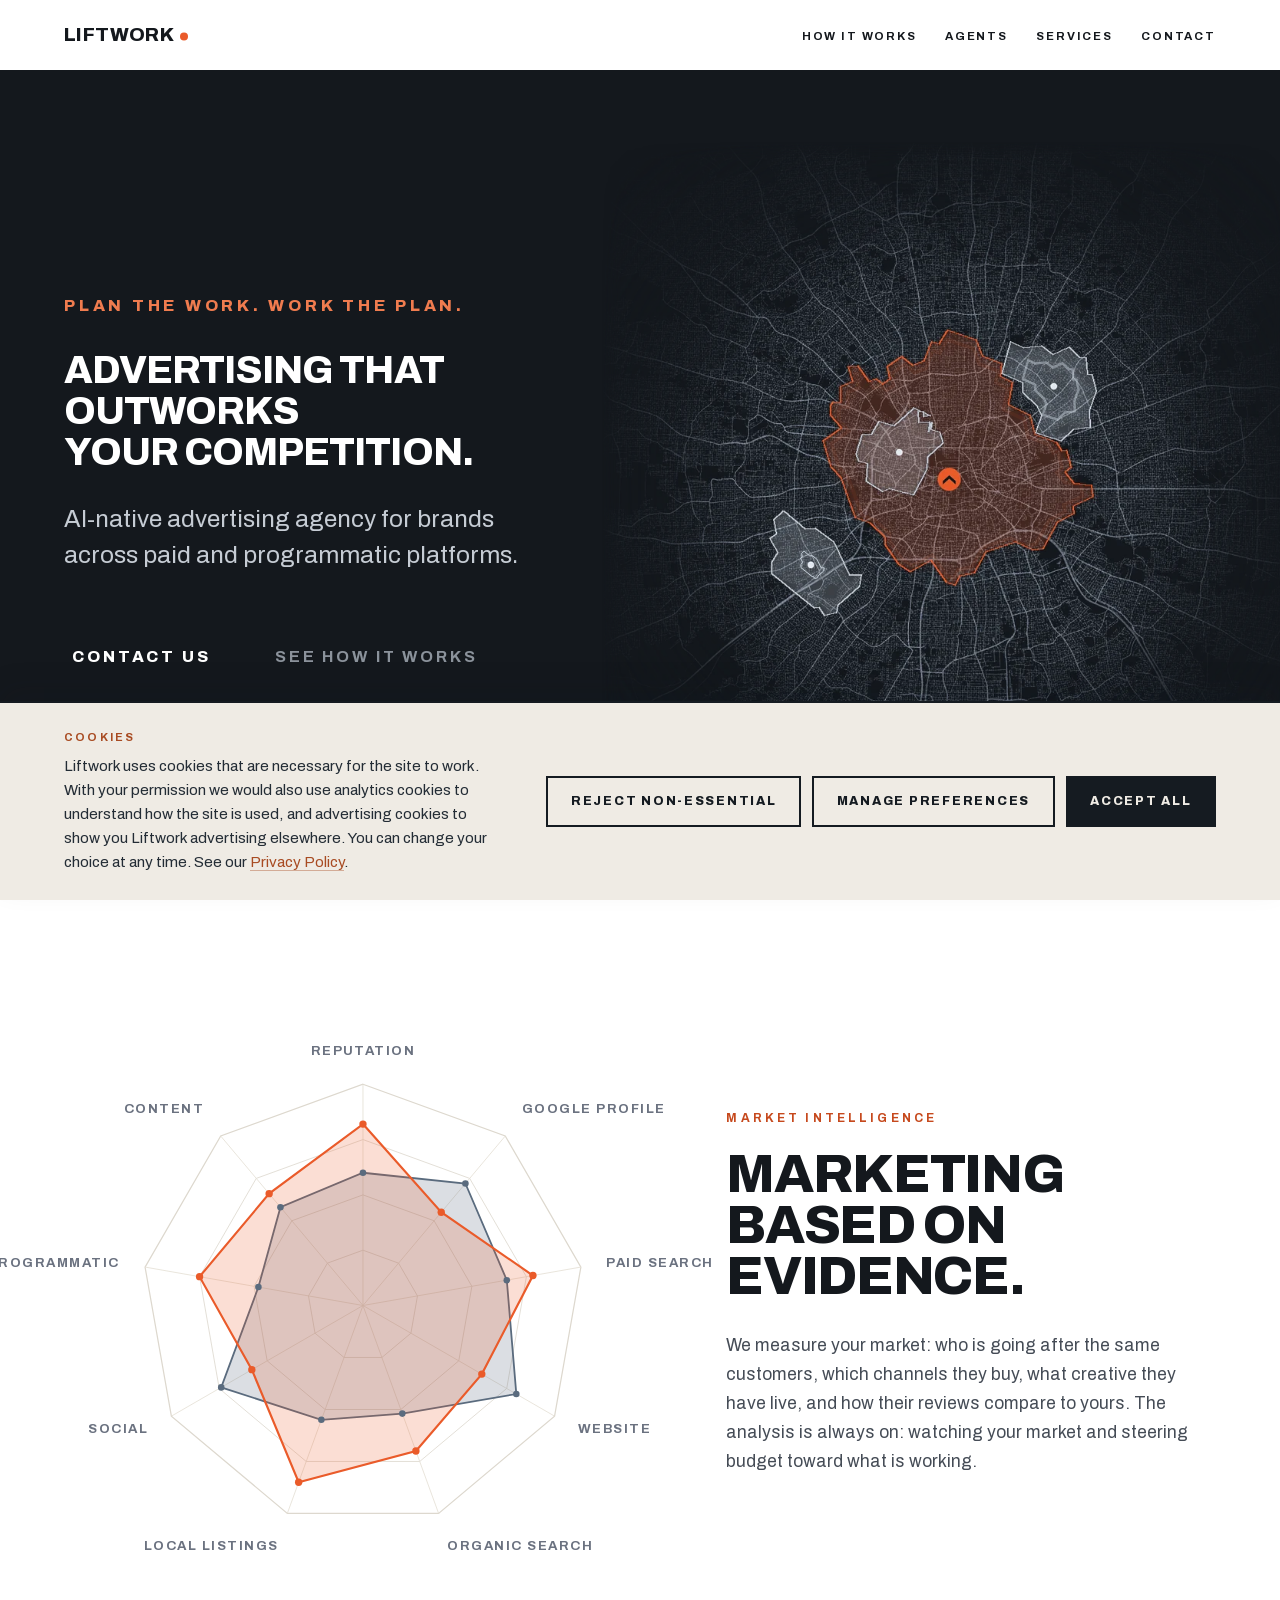
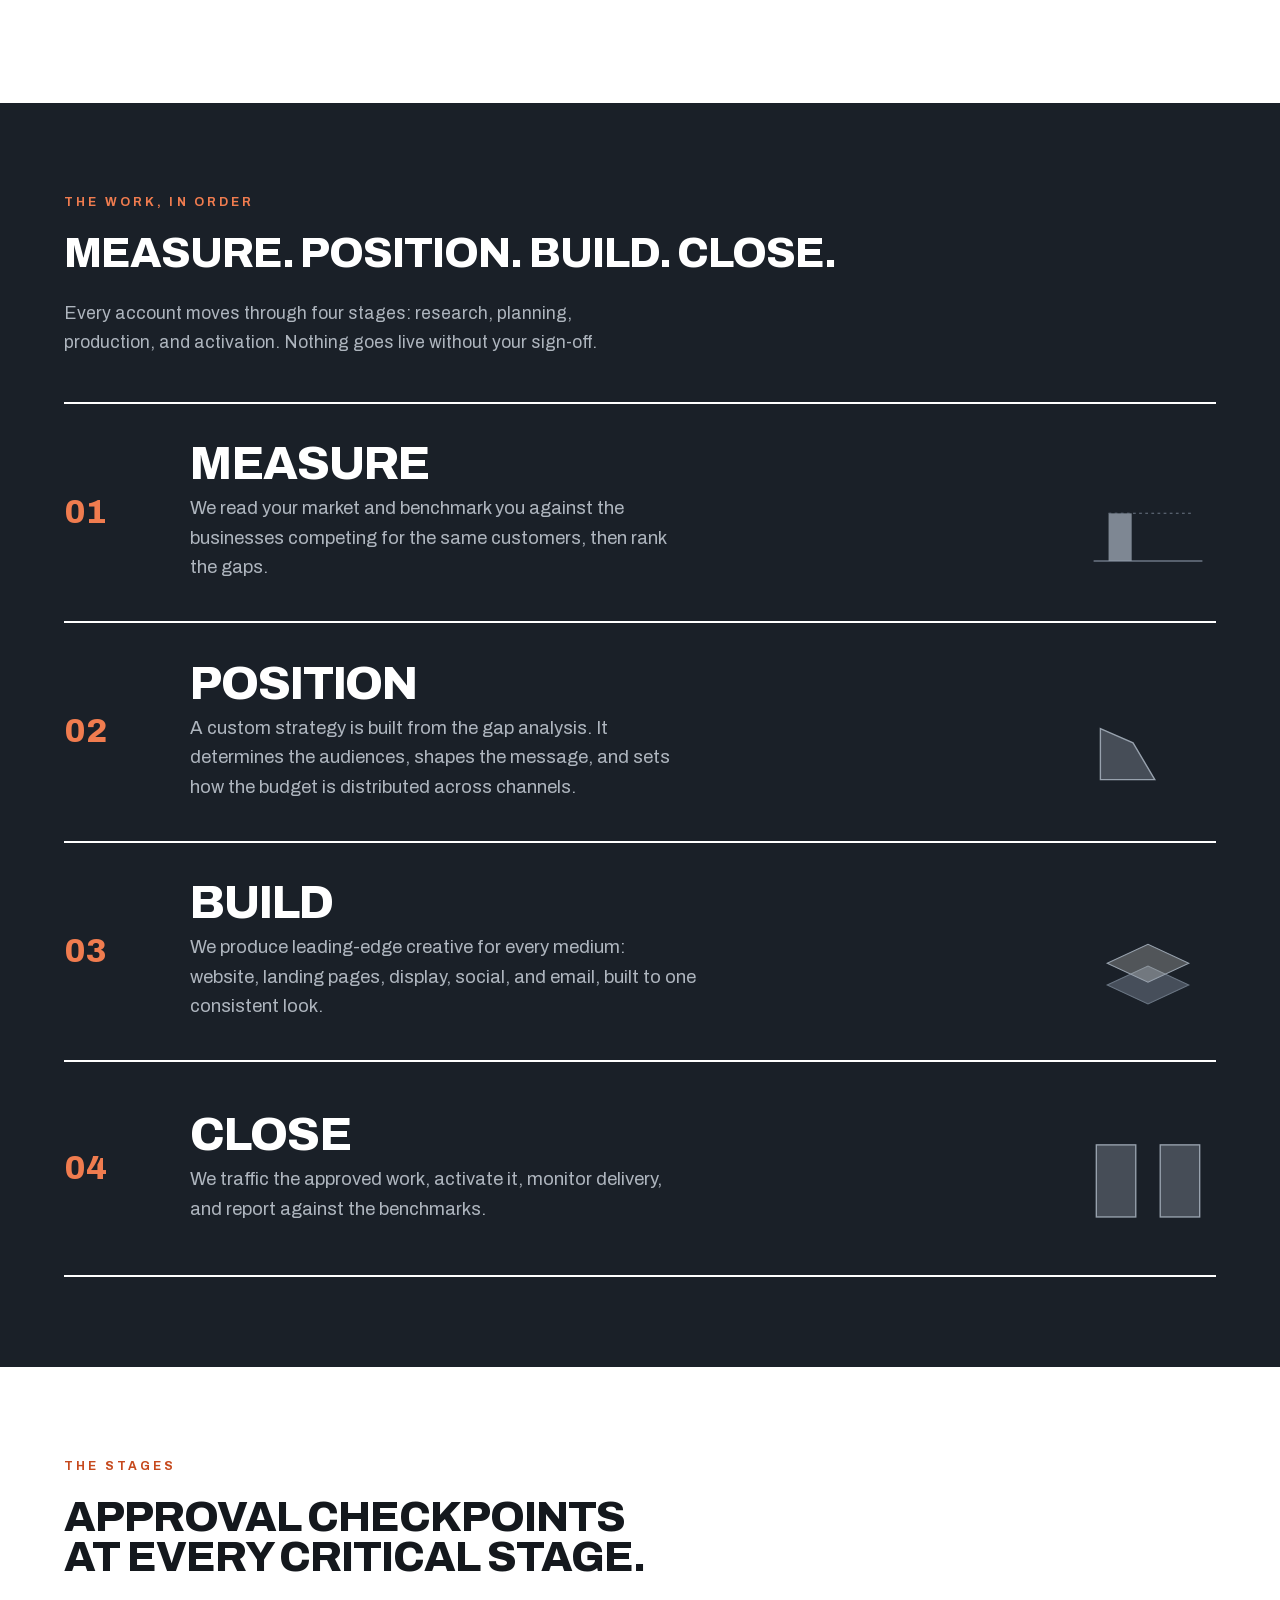
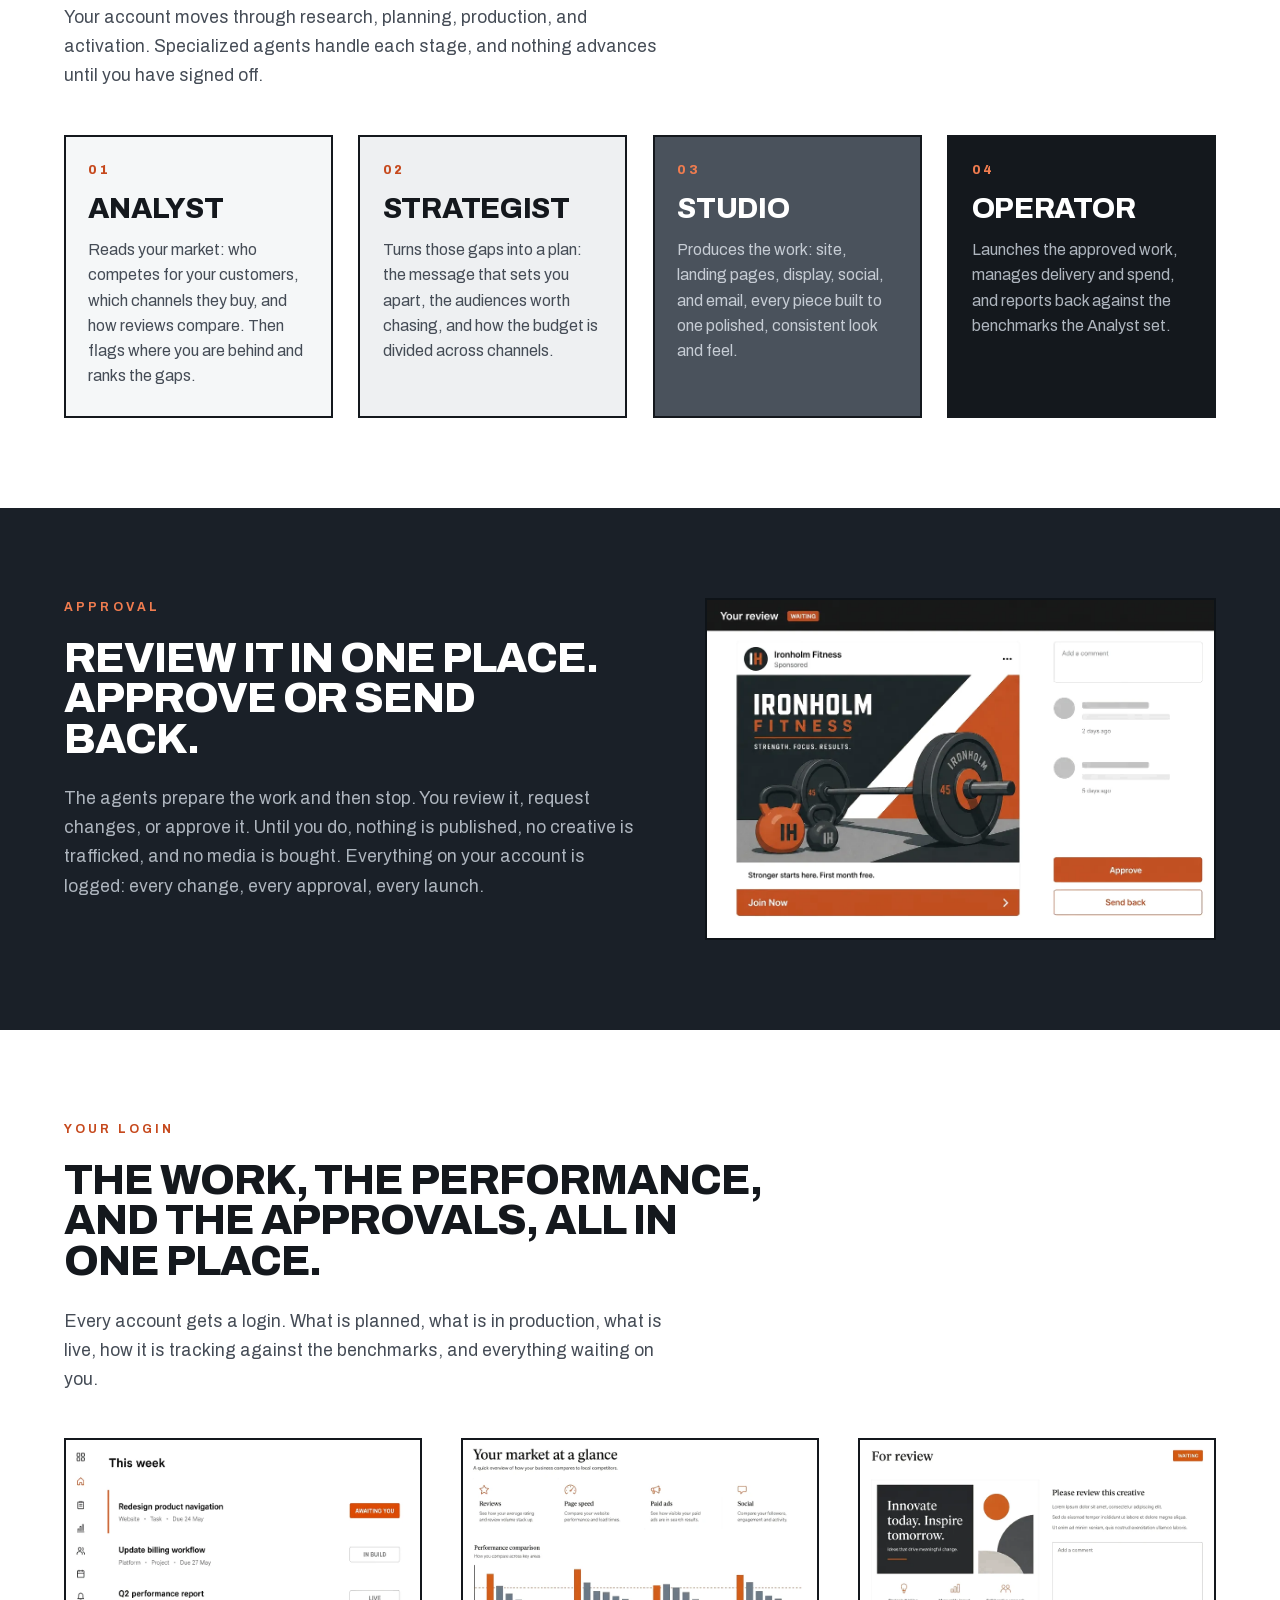
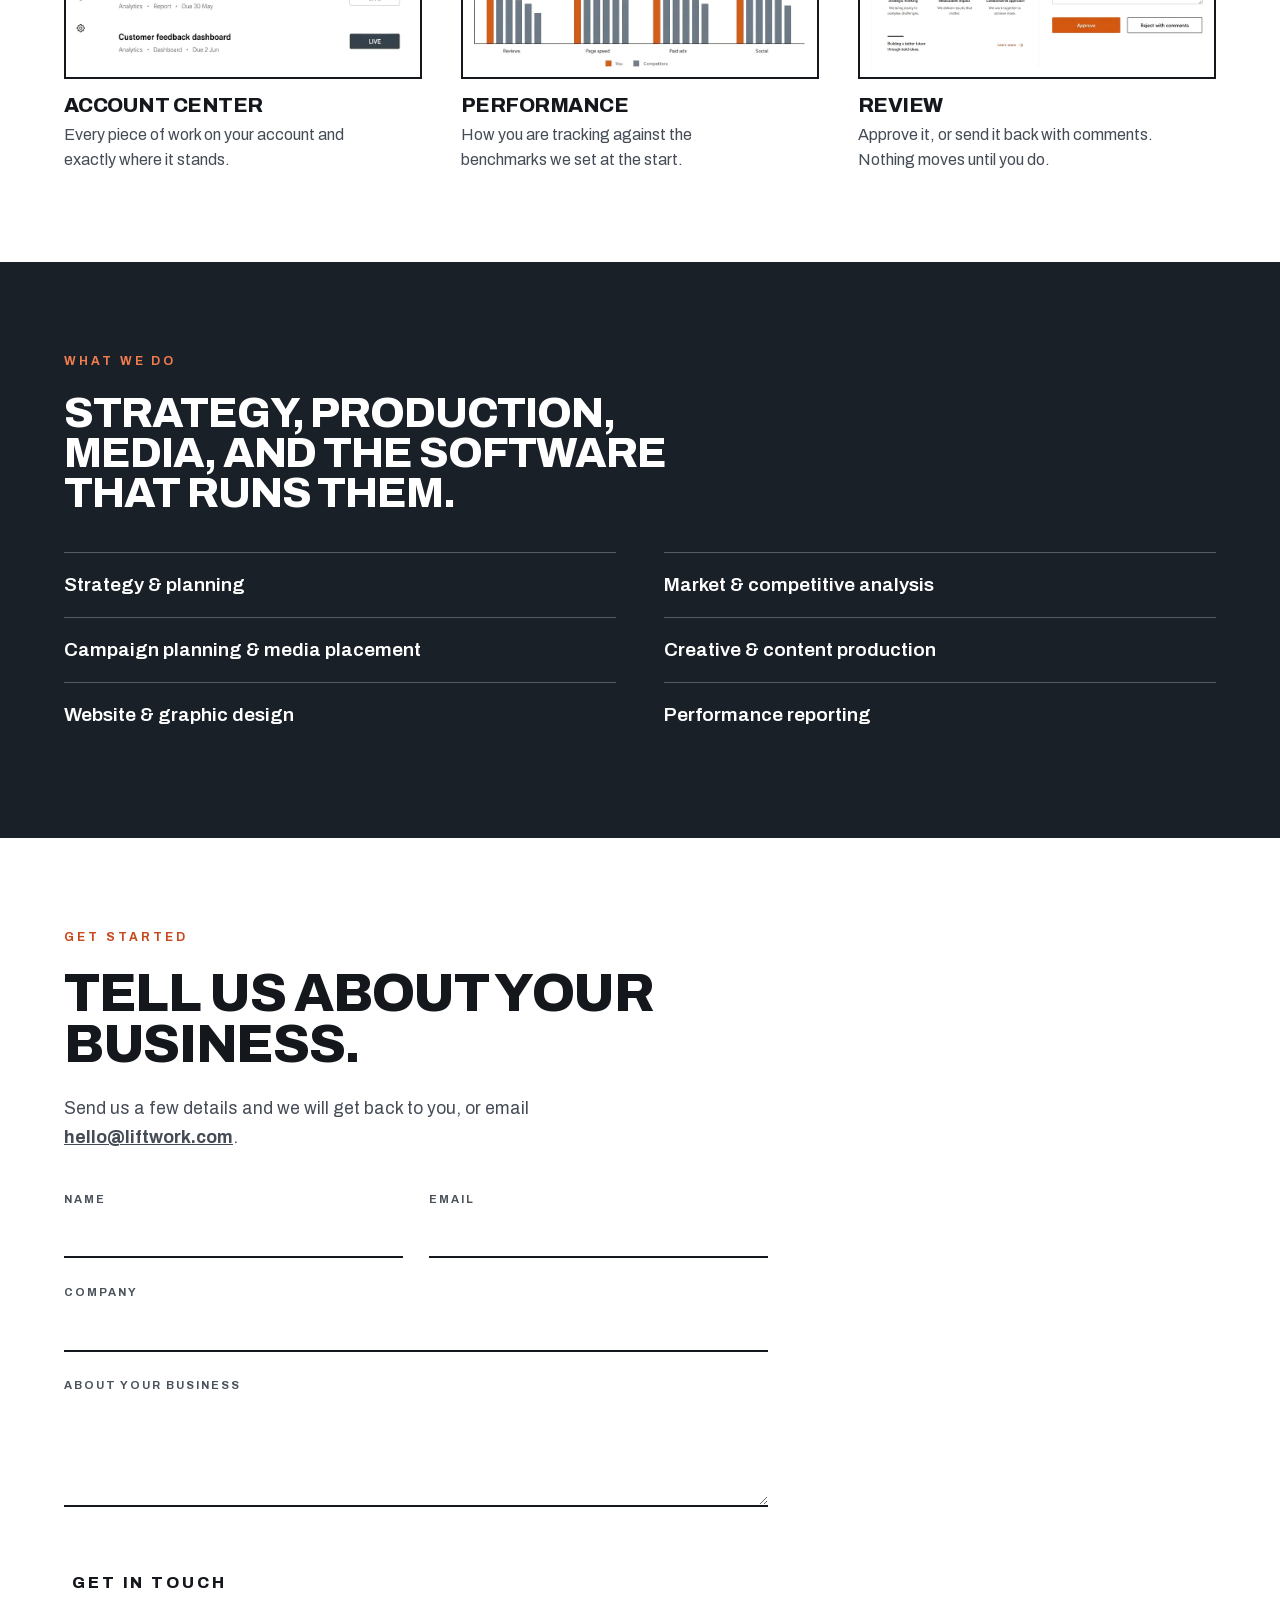
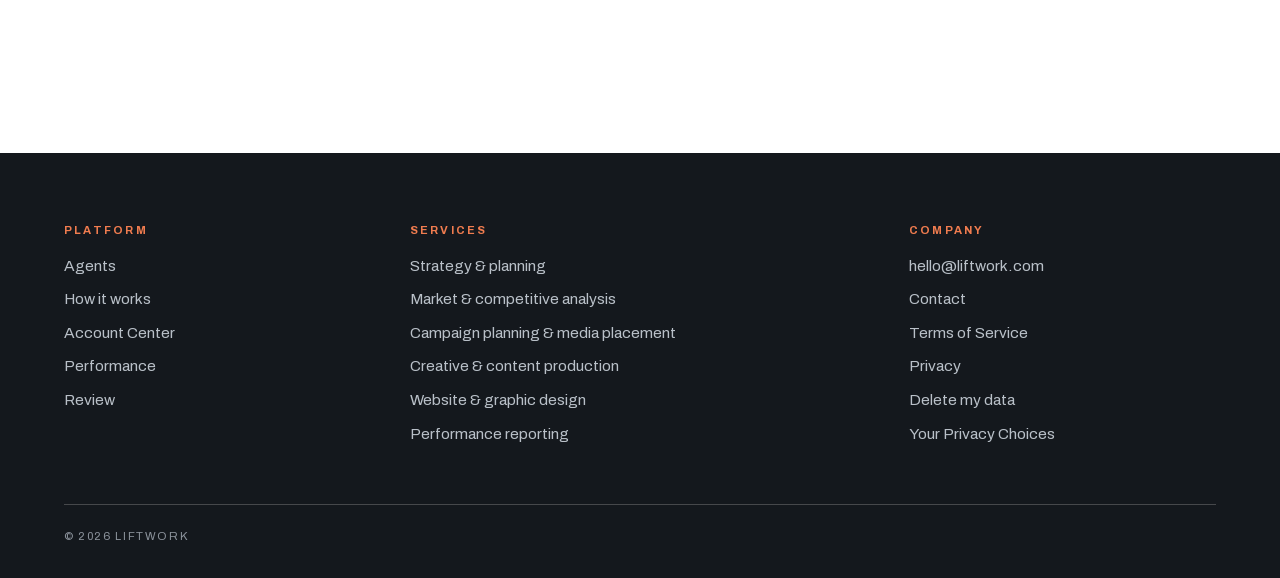
==== index.html @ 4b4c3059 "Liftwork refresh preview Co-Authored-By: Claude Fable 5 <noreply@anthropic.com>" ====
<!DOCTYPE html>
<html lang="en"><head><meta charset="utf-8">

<meta name="viewport" content="width=device-width, initial-scale=1">
<title>Liftwork: Advertising that outworks your competition</title>
<meta name="description" content="Competitive analysis, positioning, creative production, and media placement, run as one system and stopped at your approval.">
<meta property="og:type" content="website">
<meta property="og:title" content="Liftwork: Advertising that outworks your competition">
<meta property="og:description" content="Competitive analysis, positioning, creative production, and media placement, run as one system and stopped at your approval.">
<meta name="twitter:card" content="summary_large_image">
<meta name="theme-color" content="#FFFFFF">
<link rel="icon" href="data:image/svg+xml,%3Csvg xmlns='http://www.w3.org/2000/svg' viewBox='0 0 32 32'%3E%3Ccircle cx='16' cy='16' r='10' fill='%23EA5B2A'/%3E%3Cpolygon points='16,12.5 21.5,17.5 21.5,20.3 16,15.3 10.5,20.3 10.5,17.5' fill='%2314181D'/%3E%3C/svg%3E">
<style>
@font-face{font-family:'Archivo';font-style:normal;font-weight:400 800;font-display:swap;src:url(fonts/archivo-var.woff2) format('woff2');unicode-range:U+0000-00FF,U+0131,U+0152-0153,U+02BB-02BC,U+02C6,U+02DA,U+02DC,U+2000-206F,U+2074,U+20AC,U+2122,U+2191,U+2193,U+2212,U+2215,U+FEFF,U+FFFD}
</style>
<style>
/* ============================================================
   LIFTWORK
   visual direction: precisionist industrial plate.
   hard-edged overlapping planes, flat and unmodulated,
   one raking light source, no soft edges.
   ============================================================ */

:root{
  --chalk:#FFFFFF;
  --chalk-2:#EEF0F2;
  --chalk-3:#DCE0E4;
  --slate:#1A2028;
  --slate-deep:#14181D;
  --slate-mid:#4A525C;
  --rust:#C6491D;
  --rust-light:#F07C4F;
  --shadow:rgba(20,24,29,.20);

  --display:'Archivo','Helvetica Neue',Helvetica,Arial,sans-serif;
  --gutter:clamp(1.25rem,5vw,4.5rem);
  --head-h:4.5rem;
}

*,*::before,*::after{box-sizing:border-box}
html{-webkit-text-size-adjust:100%;scroll-behavior:smooth}

body{
  margin:0;
  background:var(--chalk);
  color:var(--slate-deep);
  font-family:var(--display);
  font-size:clamp(1rem,.96rem + .18vw,1.1rem);
  line-height:1.6;
  -webkit-font-smoothing:antialiased;
  overflow-x:hidden;
}

.wrap{max-width:1280px;margin:0 auto;padding-inline:var(--gutter)}

/* ---------- type ---------- */

h1,h2,h3{margin:0;font-weight:800;line-height:.95;letter-spacing:-.025em;text-transform:uppercase}
.display-xl{font-size:clamp(1.9rem,.45rem + 2.45vw,2.8rem);line-height:1.07}
.display-l {font-size:clamp(1.9rem,1.05rem + 2.9vw,3.7rem)}
.display-m {font-size:clamp(1.55rem,1.05rem + 2vw,2.7rem)}

.kicker{
  display:block;
  font-size:clamp(.7rem,.66rem + .12vw,.78rem);
  font-weight:700;letter-spacing:.26em;text-transform:uppercase;
  color:var(--rust);
}
.hero .kicker{
  font-size:clamp(.88rem,.78rem + .3vw,1.1rem);
  font-weight:800;letter-spacing:.23em;
  margin-bottom:1.9rem;
}
.lede{font-size:clamp(1.15rem,1.02rem + .62vw,1.6rem);line-height:1.45;max-width:36ch}
.body{max-width:60ch;color:#454C56;line-height:1.65}

/* ---------- masthead ---------- */

.masthead{
  position:sticky;top:0;z-index:50;
  background:var(--chalk);
  border-bottom:2px solid var(--slate-deep);
  height:var(--head-h);
  display:flex;align-items:center;
}
.masthead .wrap{display:flex;align-items:center;justify-content:space-between;gap:1.5rem;width:100%}
.wordmark{font-weight:800;font-size:1.2rem;letter-spacing:.02em;text-transform:uppercase;text-decoration:none;color:var(--slate-deep);display:inline-flex;align-items:baseline}
.wordmark::after{content:"";width:.42em;height:.42em;border-radius:50%;background:#EA5B2A;margin-left:.3em;transform:translateY(-.02em)}
.masthead nav ul{display:flex;gap:clamp(.9rem,2.2vw,2.1rem);list-style:none;margin:0;padding:0}
.masthead nav a{
  font-size:.72rem;font-weight:700;letter-spacing:.16em;text-transform:uppercase;
  color:var(--slate-deep);text-decoration:none;
  border-bottom:2px solid transparent;padding-bottom:2px;
}
.masthead nav a:hover,.masthead nav a:focus-visible{border-bottom-color:var(--rust);color:var(--rust)}
.nav-check{position:absolute;width:1px;height:1px;margin:-1px;padding:0;overflow:hidden;clip:rect(0 0 0 0);clip-path:inset(50%);white-space:nowrap;border:0}
.nav-check:focus-visible ~ .nav-toggle{outline:2px solid var(--rust);outline-offset:4px}
.nav-toggle{
  display:none;
  background:none;border:0;cursor:pointer;padding:.55rem .35rem;
  margin-right:-.35rem;
}
.nav-toggle span{
  display:block;width:24px;height:2.5px;background:var(--slate-deep);
  margin:5px 0;transition:transform .18s ease, opacity .18s ease;
}
.nav-check:checked ~ .nav-toggle span:nth-child(1){transform:translateY(7.5px) rotate(45deg)}
.nav-check:checked ~ .nav-toggle span:nth-child(2){opacity:0}
.nav-check:checked ~ .nav-toggle span:nth-child(3){transform:translateY(-7.5px) rotate(-45deg)}

@media (max-width:680px){
  .nav-toggle{display:block}
  .masthead nav{
    position:absolute;top:var(--head-h);left:0;right:0;
    background:var(--chalk);border-bottom:2px solid var(--slate-deep);
    display:none;
  }
  .nav-check:checked ~ nav{display:block}
  .masthead nav ul{
    flex-direction:column;gap:0;
    padding:0 var(--gutter);
  }
  .masthead nav li{border-top:1px solid var(--chalk-3)}
  .masthead nav a{
    display:block;padding:1.05rem 0;border-bottom:0;font-size:.8rem;
  }
}

/* ---------- sections ---------- */

.poster{padding-block:clamp(4rem,10vh,8rem)}
.poster--tight{padding-block:clamp(3rem,6vh,5rem)}
section[id]{scroll-margin-top:var(--head-h)}
.panel-dark{background:var(--slate);color:var(--chalk)}
.panel-dark .body{color:#AEB5BE}
.panel-dark .kicker{color:var(--rust-light)}

/* ---------- hero: fills the screen, and nothing below it shows ---------- */

.hero{
  max-width:1400px;
  min-height:calc(100svh - var(--head-h));
  display:grid;align-content:center;
  gap:clamp(2rem,4vw,2.4rem) clamp(2rem,4vw,4rem);
  grid-template-columns:1fr;
  grid-template-areas:"copy" "plate" "act";
  padding-block:clamp(2rem,4vh,3.5rem);
}
.hero-copy{grid-area:copy;position:relative;z-index:2}
.hero > .plate{grid-area:plate;align-self:center}
.hero > .actions{grid-area:act;margin-top:0;position:relative;z-index:2}
@media (min-width:940px){
  .hero{grid-template-columns:1.02fr .98fr;grid-template-areas:"copy plate" "act plate";align-content:center}
  .hero-copy{align-self:end}
  .hero > .actions{align-self:start}
}
.hero h1{margin-block:0 1.8rem;max-width:15ch}
@media (min-width:940px){.hero h1{max-width:none}}
.br-lg{display:none}
@media (min-width:940px){.br-lg{display:block}}

/* ---------- buttons: a printed slab and a marked link. no outlined boxes. ---------- */

.actions{display:flex;flex-wrap:wrap;align-items:center;gap:clamp(1.6rem,4vw,3rem);margin-top:clamp(2rem,4vw,2.8rem)}

/* actions: no boxes. a ring is drawn around the label on hover. */
.act{
  position:relative;z-index:0;display:inline-block;
  font:inherit;font-weight:800;font-size:1rem;letter-spacing:.18em;text-transform:uppercase;
  color:var(--slate-deep);background:none;border:0;cursor:pointer;text-decoration:none;
  padding:.55rem .5rem;
}
.act{transition:color .16s ease}
.act:hover,.act:focus-visible{color:var(--rust)}
.act--quiet{color:var(--slate-mid);font-weight:700}
.act--quiet:hover,.act--quiet:focus-visible{color:var(--rust)}
.panel-dark .act{color:var(--chalk)}
.panel-dark .act:hover,.panel-dark .act:focus-visible{color:var(--rust-light)}

/* ---------- plates ---------- */

.plate{width:100%;display:flex;justify-content:center}
.plate svg,.plate img{display:block;width:100%;height:auto}
.hero .plate img{max-height:min(88svh,900px);width:auto;max-width:100%}
.map-wrap{position:relative;width:100%}
.map-wrap img{display:block;width:100%;height:auto;max-height:none}
@media (min-width:940px){.hero .plate .map-wrap{width:148%;max-width:none;margin:-14% -14% -14% -14%}.hero .plate .map-wrap img{width:100%;max-width:100%;height:auto;max-height:none;margin:0}}
.map-anim{position:absolute;inset:0;width:100%;height:100%}
.tp{filter:drop-shadow(0 0 9px currentColor);color:inherit}
g > .tp[stroke="#EA5B2A"]{color:rgba(234,91,42,.95)}
g > .tp[stroke="#D2DCE6"]{color:rgba(210,220,230,.85)}
@media (prefers-reduced-motion:reduce){.map-anim{display:none}}
.hero-bleed{overflow:clip;background:var(--slate-deep);color:var(--chalk)}
.hero-bleed .kicker{color:var(--rust-light)}
.hero-bleed .lede{color:#C6CCD4}
.hero-bleed .act{color:var(--chalk)}
.hero-bleed .act:hover,.hero-bleed .act:focus-visible{color:var(--rust-light)}
.hero-bleed .act--quiet{color:#8B929B}
.hero-bleed .act--quiet:hover,.hero-bleed .act--quiet:focus-visible{color:var(--rust-light)}
.raking{transform-origin:20% 88%;animation:rake 36s ease-in-out infinite alternate}
@keyframes rake{
  from{transform:skewX(-2deg) scaleX(1)}
  to  {transform:skewX(-13deg) scaleX(1.16)}
}

/* ---------- split ---------- */

.split{display:grid;gap:clamp(2.4rem,5vw,4.5rem);grid-template-columns:1fr;align-items:center}
@media (min-width:940px){.split{grid-template-columns:1.1fr .9fr}}
.split .plate img{max-width:34rem;margin-inline:auto}
.radar-wrap{position:relative;max-width:46rem;margin-inline:auto}
@media (min-width:940px){.split .plate .radar-wrap{width:126%;max-width:none;margin:0 -13%}}
.radar-key{
  position:absolute;top:-.4rem;right:0;
  display:flex;flex-direction:column;gap:.3rem;
}
.radar-key span{
  display:flex;align-items:center;gap:.45rem;
  font-size:.66rem;font-weight:700;letter-spacing:.14em;text-transform:uppercase;color:var(--slate-mid);
}
.radar-key i{width:.62rem;height:.62rem;display:inline-block}
.radar-svg{width:100%;height:auto;display:block}
.rd-poly{transform-box:fill-box;transform-origin:center;animation:rdgrow .9s cubic-bezier(.2,.7,.3,1) backwards}
.rd-comp{animation-delay:.15s}
@keyframes rdgrow{from{transform:scale(.55);opacity:0}}
.rd-ax .rd-hl{opacity:0;transition:opacity .18s ease}
.rd-ax:hover .rd-hl{opacity:1}

@media (min-width:940px){.split--flip > div:first-child{order:2}.split--flip .plate{order:1}}

/* ---------- steps ---------- */

.steps{list-style:none;margin:2.8rem 0 0;padding:0;border-top:2px solid currentColor}
.steps > li{border-bottom:2px solid currentColor}
.step{
  display:grid;gap:.7rem 2rem;grid-template-columns:1fr;
  padding-block:clamp(1.6rem,3.4vw,2.4rem);align-items:center;
}
@media (min-width:820px){.step{grid-template-columns:5.5rem minmax(0,1fr) 8.5rem;gap:2.4rem}}
.step-num{font-weight:800;font-size:clamp(1.4rem,1rem + 1.4vw,2.1rem);color:var(--rust-light);line-height:1}
.step h3{font-size:clamp(1.7rem,1rem + 2.4vw,3rem);margin-bottom:.5rem}
.step p{margin:0;max-width:46ch;color:#AEB5BE;font-size:clamp(1rem,.96rem + .28vw,1.15rem)}
.step-mark{width:100%;max-width:9rem}
.step-mark svg,.step-mark img{display:block;width:100%;height:auto}
.sm{transform-box:fill-box;transition:transform .45s cubic-bezier(.3,.6,.3,1),opacity .45s ease}
.sm-measure{transform-origin:bottom;transform:scaleY(0);opacity:0}
.step:hover .sm-measure{transform:scaleY(1.66);opacity:1}
.mm-delta{opacity:0;transition:opacity .35s ease .18s}
.step:hover .mm-delta{opacity:1}
.sm-position{transform-origin:30px 170px;transform-box:view-box;opacity:0;transform:scale(.5);transition:transform .5s cubic-bezier(.3,.6,.3,1),opacity .4s ease}
.step:hover .sm-position{opacity:1;transform:scale(1)}
.sm-build{opacity:0;transform:translateY(34px);transition:transform .5s cubic-bezier(.3,.6,.3,1),opacity .4s ease}
.step:hover .sm-build{opacity:1;transform:translateY(0)}
.sm-close{transform-origin:center;transform:scaleX(0);opacity:0}
.step:hover .sm-close{transform:scaleX(1);opacity:1}

/* ---------- agents ---------- */

.agents{
  list-style:none;margin:2.8rem 0 0;padding:0;
  display:grid;gap:clamp(1.2rem,2vw,1.6rem);grid-template-columns:1fr;
}
@media (min-width:640px){.agents{grid-template-columns:1fr 1fr}}
@media (min-width:1060px){.agents{grid-template-columns:repeat(4,1fr)}}
.agents li{
  border:2px solid var(--slate-deep);
  padding:1.5rem 1.4rem 1.7rem;
  display:flex;flex-direction:column;gap:.9rem;
}
.agents li:nth-child(1){background:#F5F7F8}
.agents li:nth-child(2){background:var(--chalk-2)}
.agents li:nth-child(3){background:var(--slate-mid)}
.agents li:nth-child(3) .agent-name{color:var(--chalk)}
.agents li:nth-child(3) .agent-what{color:#C6CCD4}
.agents li:nth-child(3) .agent-num{color:var(--rust-light)}
.agents li:nth-child(4){background:var(--slate-deep)}
.agents li:nth-child(4) .agent-name{color:var(--chalk)}
.agents li:nth-child(4) .agent-what{color:#AEB5BE}
.agents li:nth-child(4) .agent-num{color:var(--rust-light)}
.agent-num{
  font-weight:800;font-size:.78rem;letter-spacing:.2em;color:var(--rust);
}
.agent-name{font-weight:800;text-transform:uppercase;letter-spacing:-.01em;line-height:.95;font-size:clamp(1.35rem,1rem + 1vw,1.8rem)}
.agent-what{font-size:1rem;color:#454C56;line-height:1.58}

/* ---------- product panels ---------- */

.panels{display:grid;gap:clamp(1.8rem,3vw,2.6rem);grid-template-columns:1fr;margin-top:2.8rem}
@media (min-width:900px){.panels{grid-template-columns:repeat(3,1fr)}}
.panel-ui{border:2px solid var(--slate-deep);background:#F5F7F8}
.panel-ui svg,.panel-ui img{display:block;width:100%;height:auto}
.panel-cap{margin-top:1.1rem}
.panel-cap h3{font-size:clamp(1.05rem,1rem + .35vw,1.3rem);margin-bottom:.45rem}
.panel-cap p{margin:0;color:#454C56;font-size:1rem;line-height:1.55;max-width:34ch}

/* ---------- the row line ---------- */

.row-line{
  margin:0;font-weight:800;text-transform:uppercase;letter-spacing:-.025em;line-height:1.04;
  font-size:clamp(1.6rem,.9rem + 2.6vw,2.9rem);
}
.row-line span{display:inline-block;margin-right:.5em}
.row-line .dot{color:var(--rust);margin-right:0}
.panel-dark .row-line .dot{color:var(--rust-light)}

/* ---------- services ---------- */

.services{list-style:none;margin:2.4rem 0 0;padding:0;display:grid;grid-template-columns:1fr}
@media (min-width:720px){.services{grid-template-columns:1fr 1fr;column-gap:3rem}}
.services li{
  border-top:1px solid rgba(244,241,234,.28);
  padding:1.05rem 0;font-size:clamp(1rem,.96rem + .3vw,1.2rem);font-weight:600;
}

/* ---------- contact ---------- */

form{max-width:44rem;margin-top:2.4rem}
.fields{display:grid;gap:1.6rem;grid-template-columns:1fr}
@media (min-width:640px){.fields--2{grid-template-columns:1fr 1fr}}
label{display:block;font-size:.7rem;font-weight:700;letter-spacing:.18em;text-transform:uppercase;color:var(--slate-mid);margin-bottom:.5rem}
input,textarea{
  width:100%;font-family:var(--display);font-size:1.05rem;color:var(--slate-deep);
  background:transparent;border:0;border-bottom:2px solid var(--slate-deep);padding:.65rem 0;border-radius:0;
}
textarea{min-height:6.5rem;resize:vertical}
input:focus,textarea:focus{outline:0;border-bottom-color:var(--rust)}

/* ---------- footer ---------- */

footer{background:var(--slate-deep);color:var(--chalk);padding-block:clamp(3rem,7vw,4.5rem) 2rem}
.foot-grid{display:grid;gap:2.4rem;grid-template-columns:1fr}
@media (min-width:680px){.foot-grid{grid-template-columns:1fr 1.5fr 1fr}}
.foot-col .foot-h{margin:0 0 1.1rem;font-size:.7rem;font-weight:700;letter-spacing:.2em;text-transform:uppercase;color:var(--rust-light)}
.foot-col ul{list-style:none;margin:0;padding:0;display:grid;gap:.55rem}
.foot-col li,.foot-col a{font-size:.97rem;color:#B9C0C8;text-decoration:none}
.foot-col a:hover,.foot-col a:focus-visible{color:#fff}
.colophon{
  margin-top:clamp(2.4rem,6vw,3.6rem);padding-top:1.4rem;
  border-top:1px solid rgba(244,241,234,.22);
  display:flex;justify-content:space-between;gap:1rem;flex-wrap:wrap;
  font-size:.72rem;letter-spacing:.14em;text-transform:uppercase;color:#8B929B;
}

/* ---------- a11y ---------- */

:focus-visible{outline:3px solid var(--rust);outline-offset:4px}
.panel-dark :focus-visible{outline-color:var(--rust-light)}
.skip{position:absolute;left:-9999px;background:var(--slate-deep);color:var(--chalk);padding:.9rem 1.3rem;font-weight:700;letter-spacing:.14em;text-transform:uppercase;font-size:.76rem;z-index:100}
.skip:focus{left:1rem;top:1rem}

@media (prefers-reduced-motion:reduce){
  html{scroll-behavior:auto}
  *,*::before,*::after{animation:none !important;transition:none !important}
}

.hp-field{position:absolute;left:-9999px;width:1px;height:1px;overflow:hidden}
.form-note{margin-top:1.4rem;font-size:.95rem;line-height:1.5;min-height:1.4em;color:var(--slate-mid)}
.form-note.err{color:var(--rust);font-weight:700}
.form-note.ok{color:var(--slate-deep);font-weight:700}
.act[disabled]{opacity:.55;cursor:wait}
</style>
  <link rel="stylesheet" href="consent.css">
</head>
<body>

<a class="skip" href="#main">Skip to content</a>

<header class="masthead">
  <div class="wrap">
    <a class="wordmark" href="#main">Liftwork</a>
    <input type="checkbox" id="nav-check" class="nav-check" aria-label="Menu">
    <label for="nav-check" class="nav-toggle" aria-hidden="true">
      <span></span><span></span><span></span>
    </label>
    <nav id="site-nav" aria-label="Primary">
      <ul>
        <li><a href="#how">How it works</a></li>
        <li><a href="#agents">Agents</a></li>
        <li><a href="#services">Services</a></li>
        <li><a href="#contact">Contact</a></li>
      </ul>
    </nav>
  </div>
</header>

<main id="main">

  <!-- ===================== HERO (fills the screen) ===================== -->
  <div class="hero-bleed">
<section class="wrap hero">
    <div class="hero-copy">
      <span class="kicker">Plan the work. Work the plan.</span>
      <h1 class="display-xl">Advertising that outworks <br class="br-lg">your competition.</h1>
      <p class="lede">AI-native advertising agency for brands across paid and programmatic platforms.</p>
    </div>

    <div class="plate">
      <div class="map-wrap">
      <img src="img/market-map-night.webp" width="900" height="900" decoding="async" alt="A dark map of a local market with glowing streets: the business marked with the Liftwork chevron inside its orange trade area, with competitor trade areas in grey nearby.">
      <svg class="map-anim" viewBox="0 0 900 900" aria-hidden="true"><g transform="translate(450.7 436.8)"><path class="tp" d="M1.8,-190.5 L37.8,-178.3 L45.1,-157.0 L71.3,-147.2 L68.8,-130.8 L85.2,-122.6 L79.5,-93.2 L108.1,-79.3 L113.8,-54.7 L142.5,-44.1 L149.0,-32.6 L155.6,-34.3 L161.3,-11.3 L153.9,-4.8 L165.4,9.1 L187.5,11.6 L189.9,27.9 L163.8,40.2 L165.4,50.0 L143.3,61.5 L124.5,95.0 L112.2,97.5 L89.3,86.8 L50.0,99.9 L35.3,126.9 L15.7,131.0 L9.9,142.5 L0.1,139.2 L-20.3,110.6 L-48.2,125.3 L-62.9,115.5 L-80.1,90.1 L-80.1,80.3 L-99.7,62.3 L-118.5,54.9 L-137.3,3.4 L-150.4,-11.3 L-161.1,-45.7 L-137.3,-62.9 L-151.2,-78.4 L-151.2,-91.5 L-148.0,-97.3 L-138.2,-96.4 L-138.2,-117.7 L-122.6,-123.4 L-128.3,-143.1 L-116.1,-143.9 L-102.2,-123.4 L-92.3,-126.7 L-84.2,-120.2 L-74.3,-126.7 L-77.6,-143.1 L-58.8,-156.2 L-44.9,-144.7 L-29.3,-150.4 L-19.5,-175.0 L-9.7,-172.5 L-0.7,-188.9 Z" fill="none" stroke="#EA5B2A" stroke-width="5" opacity="0"><animateTransform attributeName="transform" type="scale" values="0.06;1;1" keyTimes="0;0.7;1" dur="3.8s" begin="0s" repeatCount="indefinite"/><animate attributeName="opacity" values="0;1;0;0" keyTimes="0;0.1;0.7;1" dur="3.8s" begin="0s" repeatCount="indefinite"/></path></g><g transform="translate(589.9 320.7)"><path class="tp" d="M-55.6,-58.9 L-39.3,-51.5 L-16.4,-54.0 L-1.6,-42.5 L19.6,-52.3 L32.7,-39.2 L41.7,-38.4 L43.4,-17.2 L49.9,-16.3 L54.8,5.8 L45.8,30.3 L46.6,53.2 L24.6,55.7 L9.0,71.2 L-23.7,60.6 L-15.5,37.7 L-20.4,26.2 L-40.1,7.4 L-40.1,-4.9 L-67.1,-17.2 L-55.6,-58.9 Z" fill="none" stroke="#D2DCE6" stroke-width="5" opacity="0"><animateTransform attributeName="transform" type="scale" values="0.06;1;1" keyTimes="0;0.7;1" dur="3.8s" begin="0.95s" repeatCount="indefinite"/><animate attributeName="opacity" values="0;0.95;0;0" keyTimes="0;0.1;0.7;1" dur="3.8s" begin="0.95s" repeatCount="indefinite"/></path></g><g transform="translate(274.1 553.1)"><path class="tp" d="M-36.0,-71.2 L-8.2,-47.5 L4.9,-48.3 L28.6,-30.3 L49.1,12.3 L64.6,12.3 L62.2,28.6 L33.5,53.2 L31.9,62.2 L17.2,66.3 L10.6,55.6 L4.1,56.4 L-51.6,11.4 L-51.6,-4.1 L-43.4,-16.4 L-54.0,-35.2 L-45.0,-40.9 L-48.3,-59.7 L-36.8,-70.4 Z" fill="none" stroke="#D2DCE6" stroke-width="5" opacity="0"><animateTransform attributeName="transform" type="scale" values="0.06;1;1" keyTimes="0;0.7;1" dur="3.8s" begin="1.9s" repeatCount="indefinite"/><animate attributeName="opacity" values="0;0.95;0;0" keyTimes="0;0.1;0.7;1" dur="3.8s" begin="1.9s" repeatCount="indefinite"/></path></g><g transform="translate(388.6 406.6)"><path class="tp" d="M18.9,-58.9 L40.9,-48.2 L31.9,-46.6 L31.9,-53.1 L23.8,-54.0 L24.6,-40.1 L39.3,-40.9 L37.7,-27.8 L42.6,-40.1 L40.9,-31.1 L52.4,-27.0 L56.5,-12.2 L36.0,5.8 L35.2,22.1 L18.0,54.9 L-13.1,47.5 L-22.1,50.8 L-42.5,37.7 L-40.9,14.8 L-52.3,11.5 L-55.6,1.7 L-48.2,-23.7 L-36.0,-24.5 L-26.1,-41.7 L-6.5,-35.1 L18.0,-57.2 Z" fill="none" stroke="#D2DCE6" stroke-width="5" opacity="0"><animateTransform attributeName="transform" type="scale" values="0.06;1;1" keyTimes="0;0.7;1" dur="3.8s" begin="2.85s" repeatCount="indefinite"/><animate attributeName="opacity" values="0;0.95;0;0" keyTimes="0;0.1;0.7;1" dur="3.8s" begin="2.85s" repeatCount="indefinite"/></path></g></svg>
      </div>
    </div>

    <div class="actions">
        <a class="act" href="#contact">Contact us</a>
        <a class="act act--quiet" href="#how">See how it works</a>
      </div>
  </section>
</div>

  <!-- ===================== MARKET INTELLIGENCE ===================== -->
  <section class="wrap poster">
    <div class="split split--flip" id="mi-grid">
      <div>
        <span class="kicker">Market intelligence</span>
        <h2 class="display-l" style="margin-block:1.3rem 1.8rem;max-width:24ch">Marketing based on evidence.</h2>
        <p class="body">We measure your market: who is going after the same customers, which channels they buy, what creative they have live, and how their reviews compare to yours. The analysis is always on: watching your market and steering budget toward what is working.</p>
      </div>
      <div class="plate">
        <div class="radar-wrap">
          <svg class="radar-svg" viewBox="0 0 920 760" xmlns="http://www.w3.org/2000/svg" role="img" aria-label="A nine-axis radar chart comparing you against a competitor across reputation, Google profile, paid search, website, organic search, local listings, social, programmatic, and content. Hover an axis for scores."><polygon points="460.0,317.5 503.4,333.3 526.5,373.3 518.5,418.8 483.1,448.4 436.9,448.4 401.5,418.8 393.5,373.3 416.6,333.3" fill="none" stroke="#DDD8CE" stroke-width="1"/><polygon points="460.0,250.0 546.8,281.6 592.9,361.6 576.9,452.5 506.2,511.9 413.8,511.9 343.1,452.5 327.1,361.6 373.2,281.6" fill="none" stroke="#DDD8CE" stroke-width="1"/><polygon points="460.0,182.5 590.2,229.9 659.4,349.8 635.4,486.2 529.3,575.3 390.7,575.3 284.6,486.3 260.6,349.8 329.8,229.9" fill="none" stroke="#DDD8CE" stroke-width="1"/><polygon points="460.0,115.0 633.6,178.2 725.9,338.1 693.8,520.0 552.3,638.7 367.7,638.7 226.2,520.0 194.1,338.1 286.4,178.2" fill="none" stroke="#DDD8CE" stroke-width="1.5"/><line x1="460" y1="385" x2="460.0" y2="115.0" stroke="#E4DFD5" stroke-width="1"/><line x1="460" y1="385" x2="633.6" y2="178.2" stroke="#E4DFD5" stroke-width="1"/><line x1="460" y1="385" x2="725.9" y2="338.1" stroke="#E4DFD5" stroke-width="1"/><line x1="460" y1="385" x2="693.8" y2="520.0" stroke="#E4DFD5" stroke-width="1"/><line x1="460" y1="385" x2="552.3" y2="638.7" stroke="#E4DFD5" stroke-width="1"/><line x1="460" y1="385" x2="367.7" y2="638.7" stroke="#E4DFD5" stroke-width="1"/><line x1="460" y1="385" x2="226.2" y2="520.0" stroke="#E4DFD5" stroke-width="1"/><line x1="460" y1="385" x2="194.1" y2="338.1" stroke="#E4DFD5" stroke-width="1"/><line x1="460" y1="385" x2="286.4" y2="178.2" stroke="#E4DFD5" stroke-width="1"/><polygon class="rd-poly rd-comp" points="460.0,223.0 585.0,236.1 635.5,354.1 647.1,493.0 508.0,516.9 409.2,524.5 287.0,484.9 332.4,362.5 359.3,265.0" fill="rgba(90,107,126,.22)" stroke="#5A6B7E" stroke-width="2.2"/><polygon class="rd-poly rd-you" points="460.0,163.6 555.5,271.2 667.4,348.4 605.0,468.7 524.6,562.6 381.5,600.7 324.4,463.3 260.6,349.8 345.5,248.5" fill="rgba(234,91,42,.20)" stroke="#EA5B2A" stroke-width="2.6"/><circle cx="460.0" cy="223.0" r="4" fill="#5A6B7E"/><circle cx="460.0" cy="163.6" r="4.5" fill="#EA5B2A"/><circle cx="585.0" cy="236.1" r="4" fill="#5A6B7E"/><circle cx="555.5" cy="271.2" r="4.5" fill="#EA5B2A"/><circle cx="635.5" cy="354.1" r="4" fill="#5A6B7E"/><circle cx="667.4" cy="348.4" r="4.5" fill="#EA5B2A"/><circle cx="647.1" cy="493.0" r="4" fill="#5A6B7E"/><circle cx="605.0" cy="468.7" r="4.5" fill="#EA5B2A"/><circle cx="508.0" cy="516.9" r="4" fill="#5A6B7E"/><circle cx="524.6" cy="562.6" r="4.5" fill="#EA5B2A"/><circle cx="409.2" cy="524.5" r="4" fill="#5A6B7E"/><circle cx="381.5" cy="600.7" r="4.5" fill="#EA5B2A"/><circle cx="287.0" cy="484.9" r="4" fill="#5A6B7E"/><circle cx="324.4" cy="463.3" r="4.5" fill="#EA5B2A"/><circle cx="332.4" cy="362.5" r="4" fill="#5A6B7E"/><circle cx="260.6" cy="349.8" r="4.5" fill="#EA5B2A"/><circle cx="359.3" cy="265.0" r="4" fill="#5A6B7E"/><circle cx="345.5" cy="248.5" r="4.5" fill="#EA5B2A"/><text x="460" y="79" text-anchor="middle" font-size="16" font-weight="700" letter-spacing="1.8" fill="#6B7280" style="text-transform:uppercase">REPUTATION</text><text x="654" y="150" text-anchor="start" font-size="16" font-weight="700" letter-spacing="1.8" fill="#6B7280" style="text-transform:uppercase">GOOGLE PROFILE</text><text x="757" y="338" text-anchor="start" font-size="16" font-weight="700" letter-spacing="1.8" fill="#6B7280" style="text-transform:uppercase">PAID SEARCH</text><text x="722" y="541" text-anchor="start" font-size="16" font-weight="700" letter-spacing="1.8" fill="#6B7280" style="text-transform:uppercase">WEBSITE</text><text x="563" y="683" text-anchor="start" font-size="16" font-weight="700" letter-spacing="1.8" fill="#6B7280" style="text-transform:uppercase">ORGANIC SEARCH</text><text x="357" y="683" text-anchor="end" font-size="16" font-weight="700" letter-spacing="1.8" fill="#6B7280" style="text-transform:uppercase">LOCAL LISTINGS</text><text x="198" y="541" text-anchor="end" font-size="16" font-weight="700" letter-spacing="1.8" fill="#6B7280" style="text-transform:uppercase">SOCIAL</text><text x="163" y="338" text-anchor="end" font-size="16" font-weight="700" letter-spacing="1.8" fill="#6B7280" style="text-transform:uppercase">PROGRAMMATIC</text><text x="266" y="150" text-anchor="end" font-size="16" font-weight="700" letter-spacing="1.8" fill="#6B7280" style="text-transform:uppercase">CONTENT</text><g class="rd-ax"><line class="rd-hl" x1="460" y1="385" x2="460.0" y2="115.0" stroke="#14181D" stroke-width="1.6"/><circle class="rd-hl" cx="460.0" cy="163.6" r="7.5" fill="none" stroke="#EA5B2A" stroke-width="2"/><circle class="rd-hl" cx="460.0" cy="223.0" r="7" fill="none" stroke="#5A6B7E" stroke-width="2"/><g class="rd-hl"><rect x="396" y="231" width="128" height="38" rx="5" fill="#14181D"/><text x="460" y="248" text-anchor="middle" font-size="14" font-weight="800" fill="#F07C4F" letter-spacing="1">YOU 82</text><text x="460" y="264" text-anchor="middle" font-size="12.5" font-weight="700" fill="#AEB5BE" letter-spacing="1">COMP 60</text></g><path d="M460,385 L349.9,82.4 A322,322 0 0 1 570.1,82.4 Z" fill="transparent"/></g><g class="rd-ax"><line class="rd-hl" x1="460" y1="385" x2="633.6" y2="178.2" stroke="#14181D" stroke-width="1.6"/><circle class="rd-hl" cx="555.5" cy="271.2" r="7.5" fill="none" stroke="#EA5B2A" stroke-width="2"/><circle class="rd-hl" cx="585.0" cy="236.1" r="7" fill="none" stroke="#5A6B7E" stroke-width="2"/><g class="rd-hl"><rect x="483" y="263" width="128" height="38" rx="5" fill="#14181D"/><text x="547" y="280" text-anchor="middle" font-size="14" font-weight="800" fill="#F07C4F" letter-spacing="1">YOU 55</text><text x="547" y="296" text-anchor="middle" font-size="12.5" font-weight="700" fill="#AEB5BE" letter-spacing="1">COMP 72</text></g><path d="M460,385 L570.1,82.4 A322,322 0 0 1 738.9,224.0 Z" fill="transparent"/></g><g class="rd-ax"><line class="rd-hl" x1="460" y1="385" x2="725.9" y2="338.1" stroke="#14181D" stroke-width="1.6"/><circle class="rd-hl" cx="667.4" cy="348.4" r="7.5" fill="none" stroke="#EA5B2A" stroke-width="2"/><circle class="rd-hl" cx="635.5" cy="354.1" r="7" fill="none" stroke="#5A6B7E" stroke-width="2"/><g class="rd-hl"><rect x="529" y="343" width="128" height="38" rx="5" fill="#14181D"/><text x="593" y="360" text-anchor="middle" font-size="14" font-weight="800" fill="#F07C4F" letter-spacing="1">YOU 78</text><text x="593" y="376" text-anchor="middle" font-size="12.5" font-weight="700" fill="#AEB5BE" letter-spacing="1">COMP 66</text></g><path d="M460,385 L738.9,224.0 A322,322 0 0 1 777.1,440.9 Z" fill="transparent"/></g><g class="rd-ax"><line class="rd-hl" x1="460" y1="385" x2="693.8" y2="520.0" stroke="#14181D" stroke-width="1.6"/><circle class="rd-hl" cx="605.0" cy="468.7" r="7.5" fill="none" stroke="#EA5B2A" stroke-width="2"/><circle class="rd-hl" cx="647.1" cy="493.0" r="7" fill="none" stroke="#5A6B7E" stroke-width="2"/><g class="rd-hl"><rect x="513" y="434" width="128" height="38" rx="5" fill="#14181D"/><text x="577" y="450" text-anchor="middle" font-size="14" font-weight="800" fill="#F07C4F" letter-spacing="1">YOU 62</text><text x="577" y="466" text-anchor="middle" font-size="12.5" font-weight="700" fill="#AEB5BE" letter-spacing="1">COMP 80</text></g><path d="M460,385 L777.1,440.9 A322,322 0 0 1 667.0,631.7 Z" fill="transparent"/></g><g class="rd-ax"><line class="rd-hl" x1="460" y1="385" x2="552.3" y2="638.7" stroke="#14181D" stroke-width="1.6"/><circle class="rd-hl" cx="524.6" cy="562.6" r="7.5" fill="none" stroke="#EA5B2A" stroke-width="2"/><circle class="rd-hl" cx="508.0" cy="516.9" r="7" fill="none" stroke="#5A6B7E" stroke-width="2"/><g class="rd-hl"><rect x="442" y="493" width="128" height="38" rx="5" fill="#14181D"/><text x="506" y="510" text-anchor="middle" font-size="14" font-weight="800" fill="#F07C4F" letter-spacing="1">YOU 70</text><text x="506" y="526" text-anchor="middle" font-size="12.5" font-weight="700" fill="#AEB5BE" letter-spacing="1">COMP 52</text></g><path d="M460,385 L667.0,631.7 A322,322 0 0 1 460.0,707.0 Z" fill="transparent"/></g><g class="rd-ax"><line class="rd-hl" x1="460" y1="385" x2="367.7" y2="638.7" stroke="#14181D" stroke-width="1.6"/><circle class="rd-hl" cx="381.5" cy="600.7" r="7.5" fill="none" stroke="#EA5B2A" stroke-width="2"/><circle class="rd-hl" cx="409.2" cy="524.5" r="7" fill="none" stroke="#5A6B7E" stroke-width="2"/><g class="rd-hl"><rect x="350" y="493" width="128" height="38" rx="5" fill="#14181D"/><text x="414" y="510" text-anchor="middle" font-size="14" font-weight="800" fill="#F07C4F" letter-spacing="1">YOU 85</text><text x="414" y="526" text-anchor="middle" font-size="12.5" font-weight="700" fill="#AEB5BE" letter-spacing="1">COMP 55</text></g><path d="M460,385 L460.0,707.0 A322,322 0 0 1 253.0,631.7 Z" fill="transparent"/></g><g class="rd-ax"><line class="rd-hl" x1="460" y1="385" x2="226.2" y2="520.0" stroke="#14181D" stroke-width="1.6"/><circle class="rd-hl" cx="324.4" cy="463.3" r="7.5" fill="none" stroke="#EA5B2A" stroke-width="2"/><circle class="rd-hl" cx="287.0" cy="484.9" r="7" fill="none" stroke="#5A6B7E" stroke-width="2"/><g class="rd-hl"><rect x="279" y="434" width="128" height="38" rx="5" fill="#14181D"/><text x="343" y="451" text-anchor="middle" font-size="14" font-weight="800" fill="#F07C4F" letter-spacing="1">YOU 58</text><text x="343" y="467" text-anchor="middle" font-size="12.5" font-weight="700" fill="#AEB5BE" letter-spacing="1">COMP 74</text></g><path d="M460,385 L253.0,631.7 A322,322 0 0 1 142.9,440.9 Z" fill="transparent"/></g><g class="rd-ax"><line class="rd-hl" x1="460" y1="385" x2="194.1" y2="338.1" stroke="#14181D" stroke-width="1.6"/><circle class="rd-hl" cx="260.6" cy="349.8" r="7.5" fill="none" stroke="#EA5B2A" stroke-width="2"/><circle class="rd-hl" cx="332.4" cy="362.5" r="7" fill="none" stroke="#5A6B7E" stroke-width="2"/><g class="rd-hl"><rect x="263" y="343" width="128" height="38" rx="5" fill="#14181D"/><text x="327" y="360" text-anchor="middle" font-size="14" font-weight="800" fill="#F07C4F" letter-spacing="1">YOU 75</text><text x="327" y="376" text-anchor="middle" font-size="12.5" font-weight="700" fill="#AEB5BE" letter-spacing="1">COMP 48</text></g><path d="M460,385 L142.9,440.9 A322,322 0 0 1 181.1,224.0 Z" fill="transparent"/></g><g class="rd-ax"><line class="rd-hl" x1="460" y1="385" x2="286.4" y2="178.2" stroke="#14181D" stroke-width="1.6"/><circle class="rd-hl" cx="345.5" cy="248.5" r="7.5" fill="none" stroke="#EA5B2A" stroke-width="2"/><circle class="rd-hl" cx="359.3" cy="265.0" r="7" fill="none" stroke="#5A6B7E" stroke-width="2"/><g class="rd-hl"><rect x="309" y="263" width="128" height="38" rx="5" fill="#14181D"/><text x="373" y="280" text-anchor="middle" font-size="14" font-weight="800" fill="#F07C4F" letter-spacing="1">YOU 66</text><text x="373" y="296" text-anchor="middle" font-size="12.5" font-weight="700" fill="#AEB5BE" letter-spacing="1">COMP 58</text></g><path d="M460,385 L181.1,224.0 A322,322 0 0 1 349.9,82.4 Z" fill="transparent"/></g></svg>
          
        </div>
      </div>
    </div>
  </section>

  <!-- ===================== THE WORK, IN ORDER ===================== -->
  <section id="how" class="panel-dark poster">
    <div class="wrap">
      <span class="kicker">The work, in order</span>
      <h2 class="display-m" style="margin-block:1.3rem 1.6rem">Measure. Position. Build. Close.</h2>
      <p class="body">Every account moves through four stages: research, planning, production, and activation. Nothing goes live without your sign-off.</p>

      <ol class="steps">
        <li>
          <div class="step">
            <span class="step-num">01</span>
            <div>
              <h3>Measure</h3>
              <p>We read your market and benchmark you against the businesses competing for the same customers, then rank the gaps.</p>
            </div>
            <div class="step-mark">
              <svg viewBox="0 0 200 200" xmlns="http://www.w3.org/2000/svg" aria-hidden="true">
<line x1="20" y1="172" x2="180" y2="172" stroke="#6B7684" stroke-width="2"/>
<rect x="42" y="102" width="34" height="70" fill="#98A2AE" opacity=".8"/>
<rect class="sm sm-measure" x="104" y="102" width="34" height="70" fill="#EA5B2A"/>
<line x1="42" y1="102" x2="166" y2="102" stroke="#6B7684" stroke-width="1.5" stroke-dasharray="4 5"/>
<g class="mm-delta">
<line x1="104" y1="56" x2="166" y2="56" stroke="#6B7684" stroke-width="1.5" stroke-dasharray="4 5"/>
<line x1="160" y1="60" x2="160" y2="98" stroke="#F4F1EA" stroke-width="2"/>
<path d="M160 54 L155 63 L165 63 Z" fill="#F4F1EA"/>
<path d="M160 104 L155 95 L165 95 Z" fill="#F4F1EA"/>
</g>
</svg>
            </div>
          </div>
        </li>
        <li>
          <div class="step">
            <span class="step-num">02</span>
            <div>
              <h3>Position</h3>
              <p>A custom strategy is built from the gap analysis. It determines the audiences, shapes the message, and sets how the budget is distributed across channels.</p>
            </div>
            <div class="step-mark">
              <svg viewBox="0 0 200 200" xmlns="http://www.w3.org/2000/svg" aria-hidden="true">
<polygon points="30,95 78,116 110,170 30,170" fill="rgba(152,162,174,.35)" stroke="#98A2AE" stroke-width="2"/>
<g class="sm-position">
<polygon points="30,58 106,80 148,170 30,170" fill="rgba(234,91,42,.25)" stroke="#EA5B2A" stroke-width="2.5"/>
<circle cx="30" cy="58" r="4.5" fill="#EA5B2A"/>
<circle cx="106" cy="80" r="4.5" fill="#EA5B2A"/>
<circle cx="148" cy="170" r="4.5" fill="#EA5B2A"/>
</g>
</svg>
            </div>
          </div>
        </li>
        <li>
          <div class="step">
            <span class="step-num">03</span>
            <div>
              <h3>Build</h3>
              <p>We produce leading-edge creative for every medium: website, landing pages, display, social, and email, built to one consistent look.</p>
            </div>
            <div class="step-mark">
              <svg viewBox="0 0 200 200" xmlns="http://www.w3.org/2000/svg" aria-hidden="true">
<polygon points="40,150 100,122 160,150 100,178" fill="rgba(107,118,132,.55)" stroke="#6B7684" stroke-width="1.5"/>
<polygon points="40,118 100,90 160,118 100,146" fill="rgba(244,241,234,.25)" stroke="#98A2AE" stroke-width="1.5"/>
<polygon class="sm sm-build" points="40,86 100,58 160,86 100,114" fill="rgba(234,91,42,.85)" stroke="#F07C4F" stroke-width="1.5"/>
</svg>
            </div>
          </div>
        </li>
        <li>
          <div class="step">
            <span class="step-num">04</span>
            <div>
              <h3>Close</h3>
              <p>We traffic the approved work, activate it, monitor delivery, and report against the benchmarks.</p>
            </div>
            <div class="step-mark">
              <svg viewBox="0 0 200 200" xmlns="http://www.w3.org/2000/svg" aria-hidden="true">
<rect x="24" y="66" width="58" height="106" fill="rgba(152,162,174,.35)" stroke="#98A2AE" stroke-width="2"/>
<rect x="118" y="66" width="58" height="106" fill="rgba(152,162,174,.35)" stroke="#98A2AE" stroke-width="2"/>
<rect class="sm sm-close" x="82" y="66" width="36" height="106" fill="#EA5B2A"/>
</svg>
            </div>
          </div>
        </li>
      </ol>
    </div>
  </section>

  <!-- ===================== AGENTS ===================== -->
  <section id="agents" class="wrap poster">
    <span class="kicker">The stages</span>
    <h2 class="display-m" style="margin-block:1.3rem 1.6rem;max-width:22ch">Approval checkpoints at every critical stage.</h2>
    <p class="body">Your account moves through research, planning, production, and activation. Specialized agents handle each stage, and nothing advances until you have signed off.</p>

    <ul class="agents">
      <li>
        <span class="agent-num">01</span>
        <span class="agent-name">Analyst</span>
        <span class="agent-what">Reads your market: who competes for your customers, which channels they buy, and how reviews compare. Then flags where you are behind and ranks the gaps.</span>
      </li>
      <li>
        <span class="agent-num">02</span>
        <span class="agent-name">Strategist</span>
        <span class="agent-what">Turns those gaps into a plan: the message that sets you apart, the audiences worth chasing, and how the budget is divided across channels.</span>
      </li>
      <li>
        <span class="agent-num">03</span>
        <span class="agent-name">Studio</span>
        <span class="agent-what">Produces the work: site, landing pages, display, social, and email, every piece built to one polished, consistent look and feel.</span>
      </li>
      <li>
        <span class="agent-num">04</span>
        <span class="agent-name">Operator</span>
        <span class="agent-what">Launches the approved work, manages delivery and spend, and reports back against the benchmarks the Analyst set.</span>
      </li>
    </ul>
  </section>

  <!-- ===================== APPROVAL ===================== -->
  <section class="panel-dark poster">
    <div class="wrap" style="display: grid; gap: clamp(2.4rem, 5vw, 4.5rem); grid-template-columns: 1.06fr 0.94fr;" id="approval-grid">
      <div>
        <span class="kicker">Approval</span>
        <h2 class="display-m" style="margin-block:1.3rem 1.6rem;max-width:20ch">Review it in one place. Approve or send back.</h2>
        <p class="body">The agents prepare the work and then stop. You review it, request changes, or approve it. Until you do, nothing is published, no creative is trafficked, and no media is bought. Everything on your account is logged: every change, every approval, every launch.</p>
      </div>

      <div class="plate panel-ui" style="border-color:#0E1318">
        <img src="img/review-ad.webp" width="1100" height="733" loading="lazy" decoding="async" alt="The review screen: a sample Instagram ad for a fictional gym on the left, comments on the right, and two choices, approve or send back.">
      </div>
    </div>
  </section>

  <!-- ===================== YOUR LOGIN ===================== -->
  <section id="your-login" class="wrap poster">
    <span class="kicker">Your login</span>
    <h2 class="display-m" style="margin-block:1.3rem 1.6rem;max-width:26ch">The work, the performance, and the approvals, all in one place.</h2>
    <p class="body">Every account gets a login. What is planned, what is in production, what is live, how it is tracking against the benchmarks, and everything waiting on you.</p>

    <div class="panels">

      <!-- DASHBOARD -->
      <div>
        <div class="panel-ui">
          <img src="img/dashboard.webp" width="900" height="600" loading="lazy" decoding="async" alt="The Liftwork dashboard, listing this week’s work with its status.">
        </div>
        <div class="panel-cap">
          <h3>Account Center</h3>
          <p>Every piece of work on your account and exactly where it stands.</p>
        </div>
      </div>

      <!-- REPORTS -->
      <div>
        <div class="panel-ui">
          <img src="img/report.webp" width="900" height="600" loading="lazy" decoding="async" alt="A Liftwork report comparing the business against its competitors across reviews, page speed, paid ads and social.">
        </div>
        <div class="panel-cap">
          <h3>Performance</h3>
          <p>How you are tracking against the benchmarks we set at the start.</p>
        </div>
      </div>

      <!-- APPROVALS -->
      <div>
        <div class="panel-ui">
          <img src="img/approval.webp" width="900" height="600" loading="lazy" decoding="async" alt="The Liftwork approval screen, with a piece of creative waiting on approve or reject with comments.">
        </div>
        <div class="panel-cap">
          <h3>Review</h3>
          <p>Approve it, or send it back with comments. Nothing moves until you do.</p>
        </div>
      </div>

    </div>
  </section>

  <!-- ===================== SERVICES ===================== -->
  <section id="services" class="panel-dark poster">
    <div class="wrap">
      <span class="kicker">What we do</span>
      <h2 class="display-m" style="margin-block:1.3rem 0;max-width:24ch">Strategy, production, media, and the software that runs them.</h2>
      <ul class="services">
        <li>Strategy &amp; planning</li>
        <li>Market &amp; competitive analysis</li>
        <li>Campaign planning &amp; media placement</li>
        <li>Creative &amp; content production</li>
        <li>Website &amp; graphic design</li>
        <li>Performance reporting</li>
      </ul>
    </div>
  </section>

  <!-- ===================== CONTACT ===================== -->
  <section id="contact" class="wrap poster">
    <span class="kicker">Get started</span>
    <h2 class="display-l" style="margin-block:1.3rem 1.5rem;max-width:18ch">Tell us about your business.</h2>
    <p class="body">Send us a few details and we will get back to you, or email <a href="mailto:hello@liftwork.com" style="color:inherit;font-weight:700">hello@liftwork.com</a>.</p>

    <!-- BUILD NOTE: form action is not wired. Point it at your handler before publishing. -->
    <form id="contact-form" novalidate="">
      <div class="fields fields--2">
        <div>
          <label for="f-name">Name</label>
          <input id="f-name" name="name" type="text" autocomplete="name" required="">
        </div>
        <div>
          <label for="f-email">Email</label>
          <input id="f-email" name="email" type="email" autocomplete="email" required="">
        </div>
      </div>
      <div class="fields" style="margin-top:1.6rem">
        <div>
          <label for="f-company">Company</label>
          <input id="f-company" name="company" type="text" autocomplete="organization">
        </div>
        <div>
          <label for="f-about">About your business</label>
          <textarea id="f-about" name="about"></textarea>
        </div>
      </div>
      <div class="hp-field" aria-hidden="true"><label for="lw-hp">Do not fill this in</label><input id="lw-hp" name="lw_hp" type="text" tabindex="-1" autocomplete="off"></div>
      <div class="actions">
        <button class="act" type="submit">Get in touch</button>
      </div>
      <p class="form-note" id="form-note" aria-live="polite"></p>
    </form>
  </section>

</main>

<footer>
  <div class="wrap">
    <div class="foot-grid">
      <div class="foot-col">
        <h2 class="foot-h">Platform</h2>
        <ul>
          <li><a href="#agents">Agents</a></li>
          <li><a href="#how">How it works</a></li>
          <li><a href="#your-login">Account Center</a></li>
          <li><a href="#your-login">Performance</a></li>
          <li><a href="#your-login">Review</a></li>
        </ul>
      </div>
      <div class="foot-col">
        <h2 class="foot-h">Services</h2>
        <ul>
          <li>Strategy &amp; planning</li>
          <li>Market &amp; competitive analysis</li>
          <li>Campaign planning &amp; media placement</li>
          <li>Creative &amp; content production</li>
          <li>Website &amp; graphic design</li>
          <li>Performance reporting</li>
        </ul>
      </div>
      <div class="foot-col">
        <h2 class="foot-h">Company</h2>
        <ul>
          <li><a href="mailto:hello@liftwork.com">hello@liftwork.com</a></li>
          <li><a href="#contact">Contact</a></li>
          <li><a href="terms/index.html">Terms of Service</a></li>
          <li><a href="privacy/index.html">Privacy</a></li>
<li><a href="data-deletion/index.html">Delete my data</a></li>
<li><a href="#" data-lw-consent-open>Your Privacy Choices</a></li>
        </ul>
      </div>
    </div>
    <div class="colophon">
      <span>© 2026 Liftwork</span>
    </div>
  </div>
</footer>

<script>
(function(){
  var c=document.getElementById('nav-check'), n=document.getElementById('site-nav');
  if(c&&n){
    n.addEventListener('click',function(e){
      if(e.target.tagName==='A'){c.checked=false;}
    });
  }
})();
(function(){
  var g=document.getElementById('approval-grid');
  if(!g) return;
  var mq=window.matchMedia('(min-width:940px)');
  function set(){g.style.gridTemplateColumns=mq.matches?'1.06fr .94fr':'1fr';}
  set();
  mq.addEventListener?mq.addEventListener('change',set):mq.addListener(set);
})();

(function(){
  "use strict";
  var form=document.getElementById("contact-form"); if(!form) return;
  var note=document.getElementById("form-note");
  var EMAIL=/^[^\s@]+@[^\s@]+\.[^\s@]+$/;
  form.addEventListener("submit",function(ev){
    ev.preventDefault();
    var nameEl=document.getElementById("f-name"), emailEl=document.getElementById("f-email");
    var email=emailEl.value.trim();
    if(!nameEl.value.trim()){note.className="form-note err";note.textContent="Enter your name.";nameEl.focus();return;}
    if(!email||!EMAIL.test(email)){note.className="form-note err";note.textContent="Enter a valid email.";emailEl.focus();return;}
    var btn=form.querySelector("button[type=submit]"), label=btn.textContent;
    btn.disabled=true; btn.textContent="Sending\u2026"; note.textContent="";
    /* BUILD NOTE for Steve: when the /api/contact handler exists, replace this
       mailto composer with the original fetch() POST. */
    var subject = "Website enquiry from " + nameEl.value.trim();
    var lines = ["Name: " + nameEl.value.trim(), "Email: " + email,
      "Company: " + document.getElementById("f-company").value.trim(),
      "", document.getElementById("f-about").value.trim()];
    window.location.href = "mailto:hello@liftwork.com?subject=" +
      encodeURIComponent(subject) + "&body=" + encodeURIComponent(lines.join("\n"));
    btn.disabled = false; btn.textContent = label;
    note.className = "form-note ok";
    note.textContent = "Your email app should open with your message. If not, write to hello@liftwork.com.";
  });
})();
</script>



<script src="consent.js" defer></script>
</body></html>
---- consent.css ----
/* ============================================================
   LIFTWORK — cookie consent
   precisionist industrial plate: hard edges, flat planes,
   one rust accent. No rounded corners, no soft shadows.
   ============================================================ */
.lw-consent, .lw-prefs{
  --chalk:#EFEBE4; --chalk-2:#DFD8CC; --chalk-3:#CFC6B7;
  --slate:#232C35; --slate-deep:#151B21; --slate-mid:#3D4A57;
  --rust:#A84B22; --rust-light:#E0794A;
  font-family:'Archivo','Helvetica Neue',Helvetica,Arial,sans-serif;
}

/* ---- banner ---- */
.lw-consent{
  position:fixed;inset:auto 0 0 0;z-index:9000;
  background:var(--chalk);border-top:2px solid var(--slate-deep);
  padding:clamp(1.1rem,2.5vw,1.6rem) clamp(1.25rem,5vw,4.5rem);
  box-shadow:0 -14px 28px rgba(21,27,33,.09);
  transform:translateY(100%);transition:transform .32s cubic-bezier(.2,.7,.3,1);
}
.lw-consent[data-open="true"]{transform:none}
@media (prefers-reduced-motion:reduce){.lw-consent{transition:none}}
.lw-consent__inner{max-width:1280px;margin:0 auto;display:grid;gap:1.1rem 3rem;align-items:center}
@media (min-width:900px){.lw-consent__inner{grid-template-columns:1fr auto}}
.lw-consent__title{font-size:.7rem;font-weight:700;letter-spacing:.2em;text-transform:uppercase;color:var(--rust);margin:0 0 .55rem}
.lw-consent__text{margin:0;font-size:.96rem;line-height:1.55;color:var(--slate);max-width:64ch}
.lw-consent__text a{color:var(--rust);text-decoration:none;border-bottom:1px solid rgba(168,75,34,.4)}
.lw-consent__text a:hover{border-bottom-color:var(--rust)}
.lw-consent__actions{display:flex;flex-wrap:wrap;gap:.7rem;align-items:stretch}

/* accept and reject carry identical weight — required, and the thing
   regulators penalise most often when it is not true */
.lw-btn{
  font:inherit;font-weight:800;font-size:.78rem;letter-spacing:.14em;text-transform:uppercase;
  padding:.85rem 1.4rem;border:2px solid var(--slate-deep);background:var(--chalk);
  color:var(--slate-deep);cursor:pointer;border-radius:0;white-space:nowrap;
  transition:background .15s ease,color .15s ease;
}
.lw-btn:hover{background:var(--slate-deep);color:var(--chalk)}
.lw-btn--primary{background:var(--slate-deep);color:var(--chalk)}
.lw-btn--primary:hover{background:var(--rust);border-color:var(--rust);color:#fff}
.lw-btn--quiet{border-color:transparent;background:none;text-decoration:underline;text-underline-offset:4px}
.lw-btn--quiet:hover{background:none;color:var(--rust)}
.lw-btn:focus-visible{outline:2px solid var(--rust);outline-offset:3px}

/* ---- preferences dialog ---- */
.lw-prefs{border:2px solid var(--slate-deep);background:var(--chalk);padding:0;margin:auto;
  max-width:40rem;width:calc(100% - 2rem);color:var(--slate-deep)}
.lw-prefs::backdrop{background:rgba(21,27,33,.55)}
.lw-prefs__head{padding:1.5rem clamp(1.25rem,3vw,2rem) 1.1rem;border-bottom:2px solid var(--slate-deep)}
.lw-prefs__head h2{margin:0;font-size:1.25rem;font-weight:800;letter-spacing:.005em;text-transform:uppercase;line-height:1.15}
.lw-prefs__head p{margin:.7rem 0 0;font-size:.92rem;line-height:1.5;color:var(--slate-mid)}
.lw-prefs__body{padding:.4rem clamp(1.25rem,3vw,2rem) 1rem;max-height:52vh;overflow-y:auto}
.lw-cat{padding:1.15rem 0;border-bottom:1px solid var(--chalk-3);display:grid;grid-template-columns:1fr auto;gap:.6rem 1.4rem;align-items:start}
.lw-cat:last-child{border-bottom:0}
.lw-cat h3{margin:0;font-size:.95rem;font-weight:800;text-transform:uppercase;letter-spacing:.04em}
.lw-cat p{margin:.4rem 0 0;font-size:.88rem;line-height:1.5;color:var(--slate-mid);grid-column:1/-1}
.lw-cat__locked{font-size:.68rem;font-weight:700;letter-spacing:.14em;text-transform:uppercase;color:var(--slate-mid);align-self:center}

/* hard-edged switch, keyboard operable because it is a real checkbox */
.lw-switch{position:relative;display:inline-flex;align-items:center;cursor:pointer}
.lw-switch input{position:absolute;opacity:0;width:100%;height:100%;margin:0;cursor:pointer}
.lw-switch__track{width:52px;height:26px;border:2px solid var(--slate-deep);background:var(--chalk-2);
  display:block;transition:background .16s ease}
.lw-switch__thumb{position:absolute;top:2px;left:2px;width:22px;height:22px;background:var(--slate-deep);
  transition:transform .16s ease,background .16s ease;pointer-events:none}
.lw-switch input:checked ~ .lw-switch__track{background:var(--rust)}
.lw-switch input:checked ~ .lw-switch__thumb{transform:translateX(26px);background:#fff}
.lw-switch input:focus-visible ~ .lw-switch__track{outline:2px solid var(--rust);outline-offset:3px}
.lw-prefs__foot{padding:1.1rem clamp(1.25rem,3vw,2rem) 1.4rem;border-top:2px solid var(--slate-deep);
  display:flex;flex-wrap:wrap;gap:.6rem;justify-content:flex-end;align-items:center}
.lw-prefs__foot .lw-btn{padding:.8rem 1rem;font-size:.72rem;letter-spacing:.11em}
.lw-prefs__foot .lw-btn--primary{margin-left:auto}

/* ---- GPC notice ---- */
.lw-gpc{margin-top:.8rem;padding:.7rem .9rem;border-left:3px solid var(--rust);background:var(--chalk-2);
  font-size:.88rem;line-height:1.5;color:var(--slate)}

@media (max-width:560px){
  .lw-consent__actions{flex-direction:column}
  .lw-btn{width:100%;text-align:center}
  .lw-prefs__foot{justify-content:stretch}
  .lw-prefs__foot .lw-btn{flex:1}
}
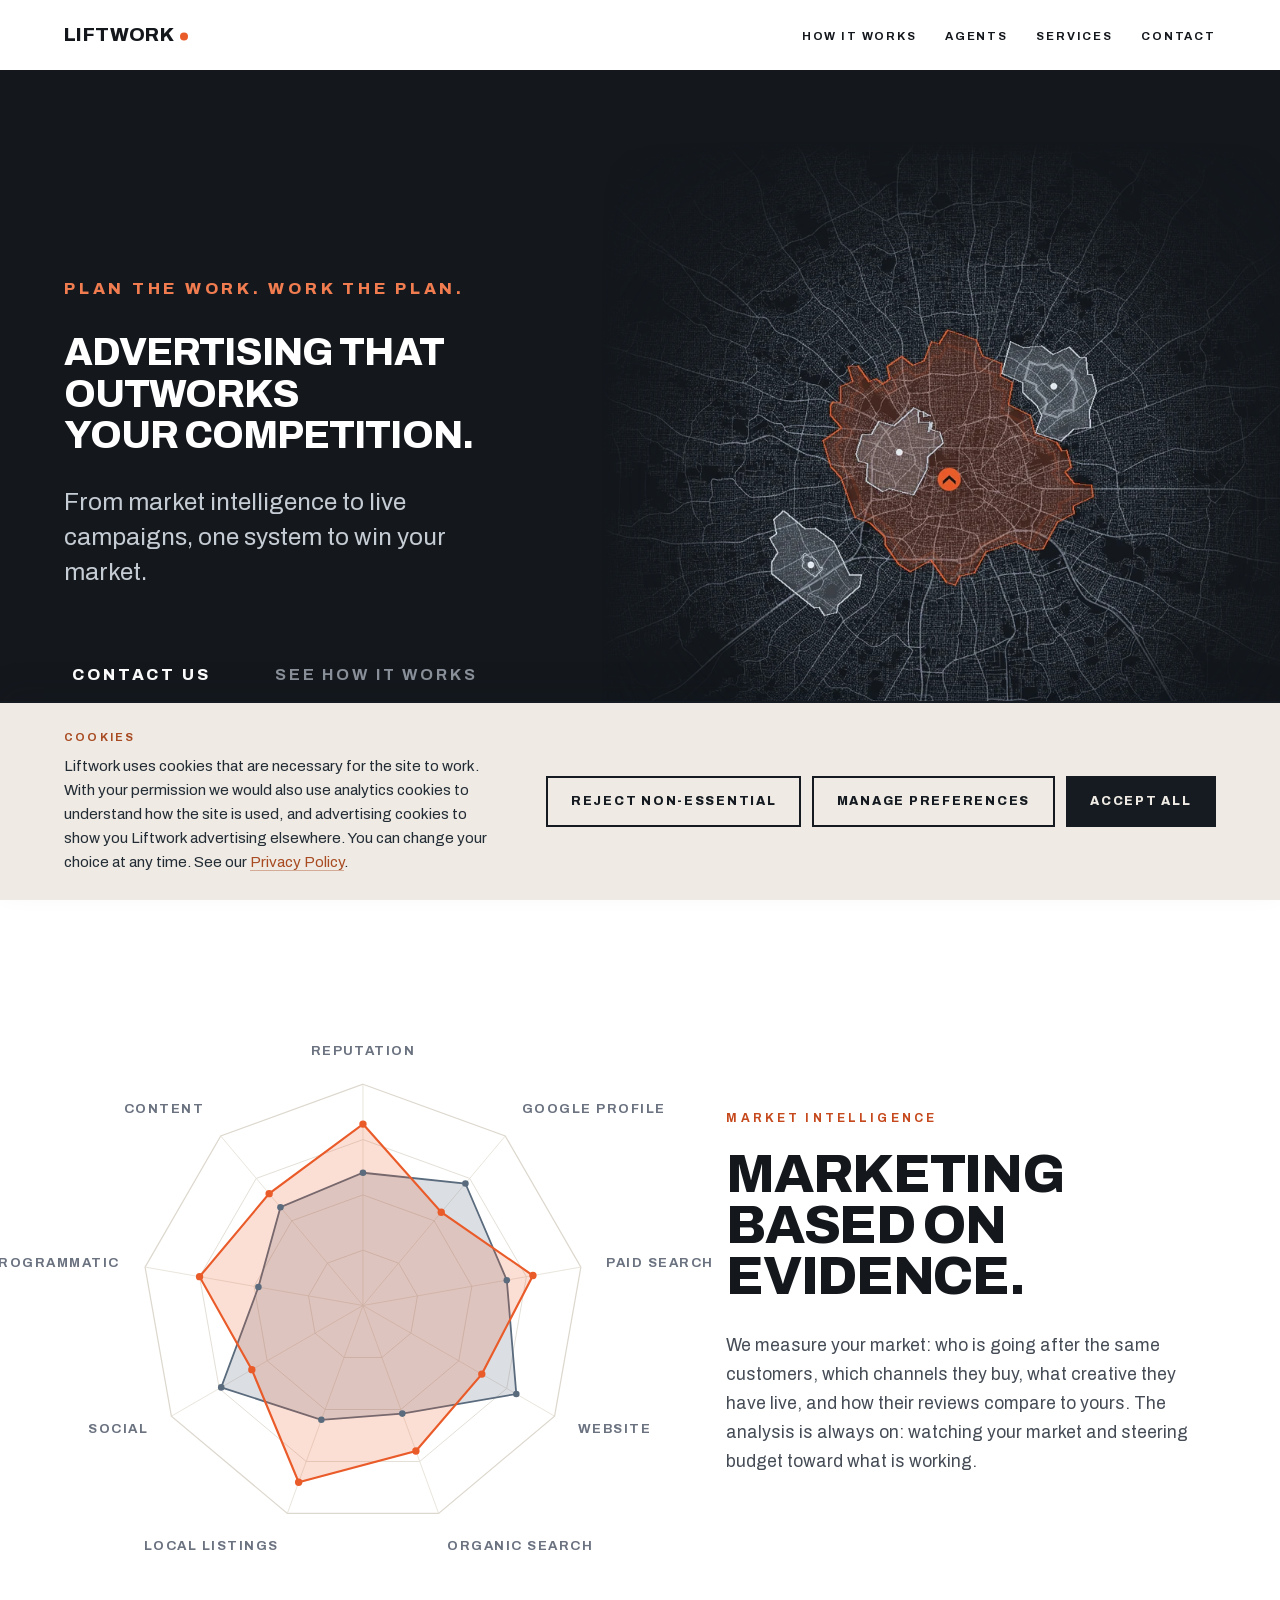
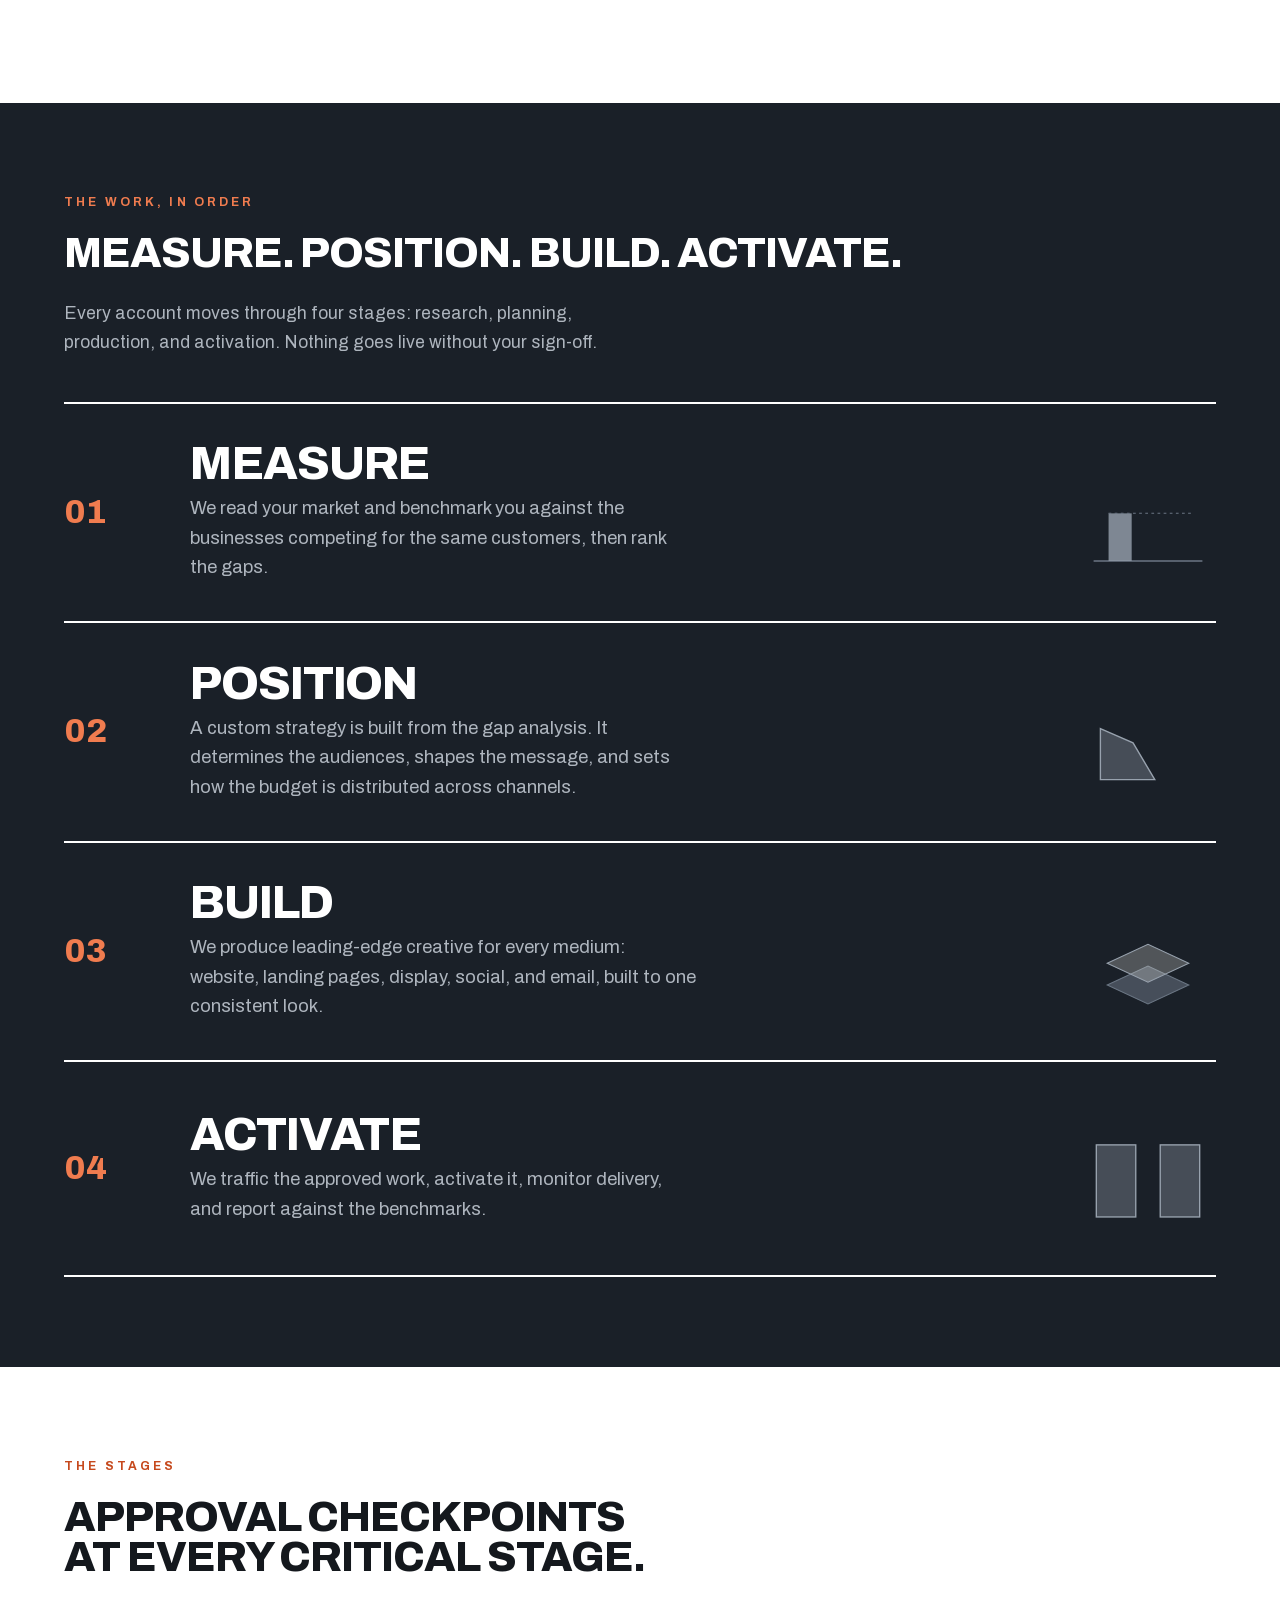
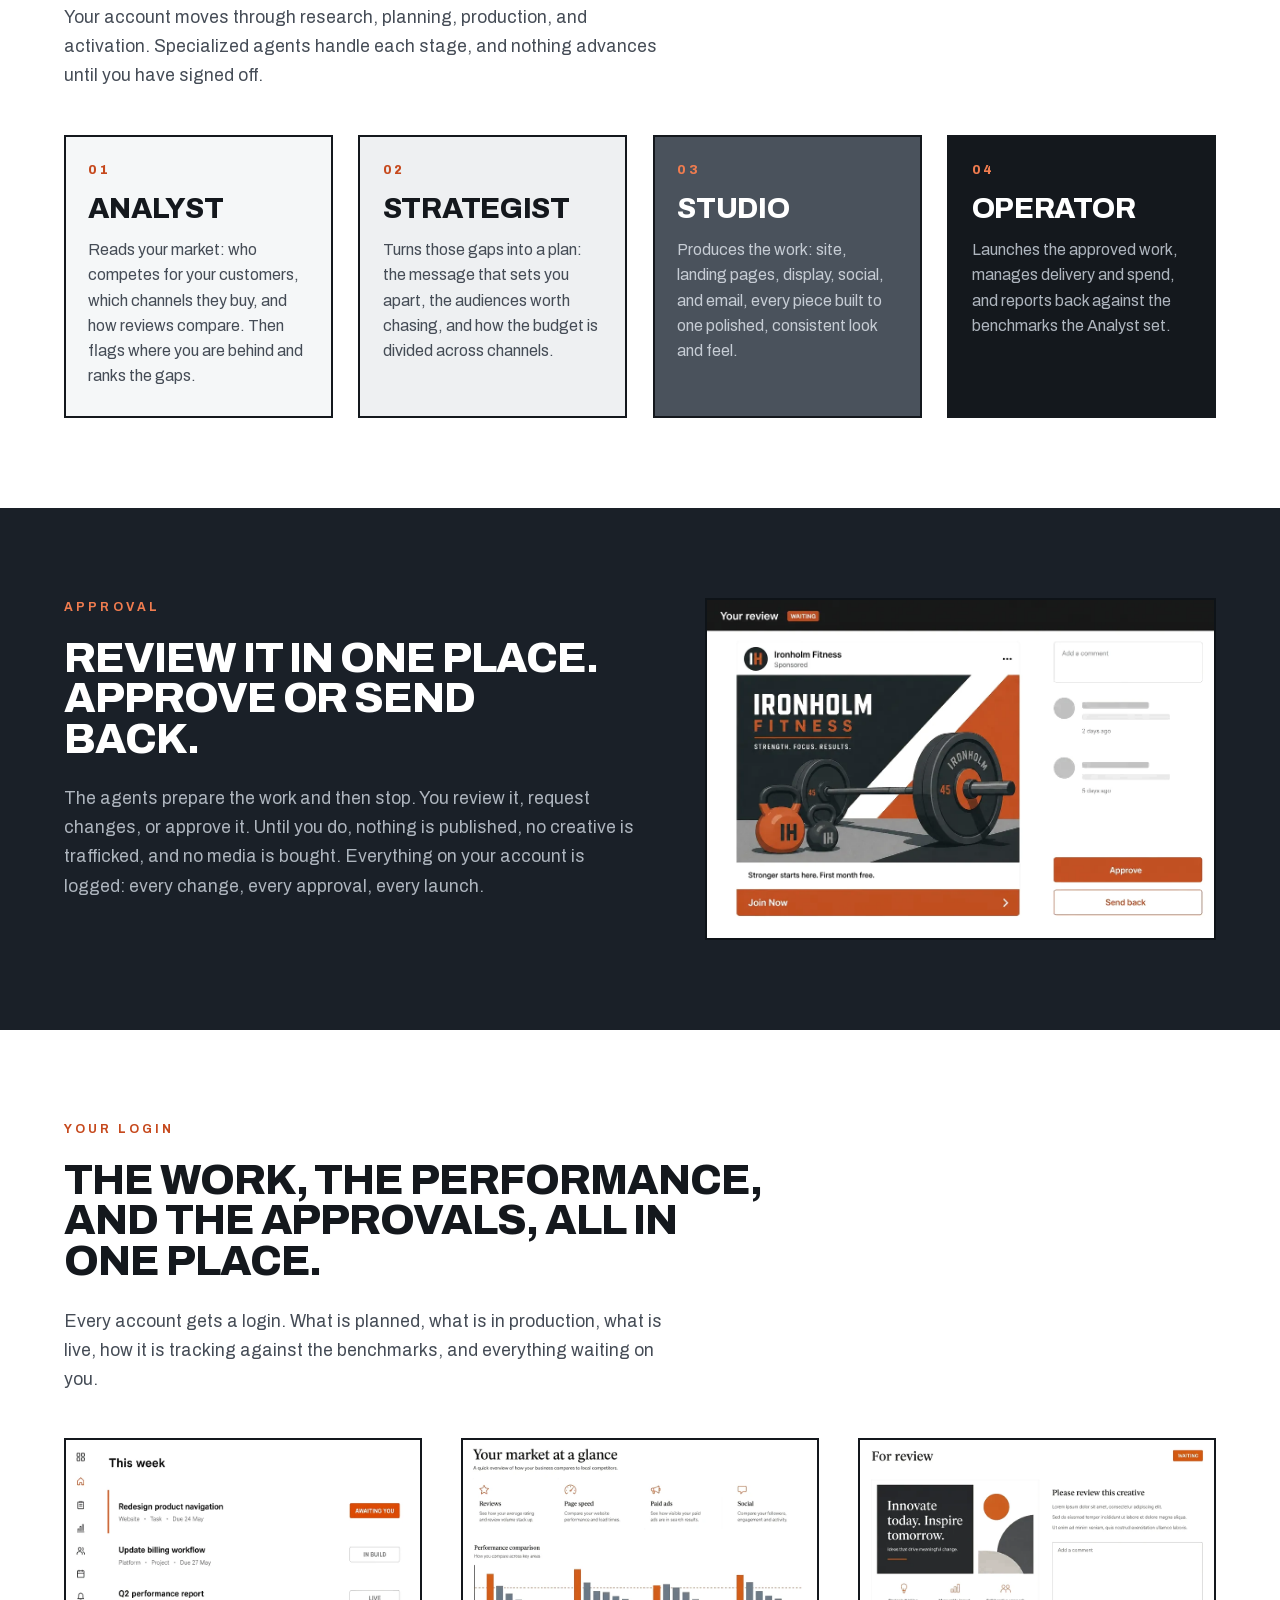
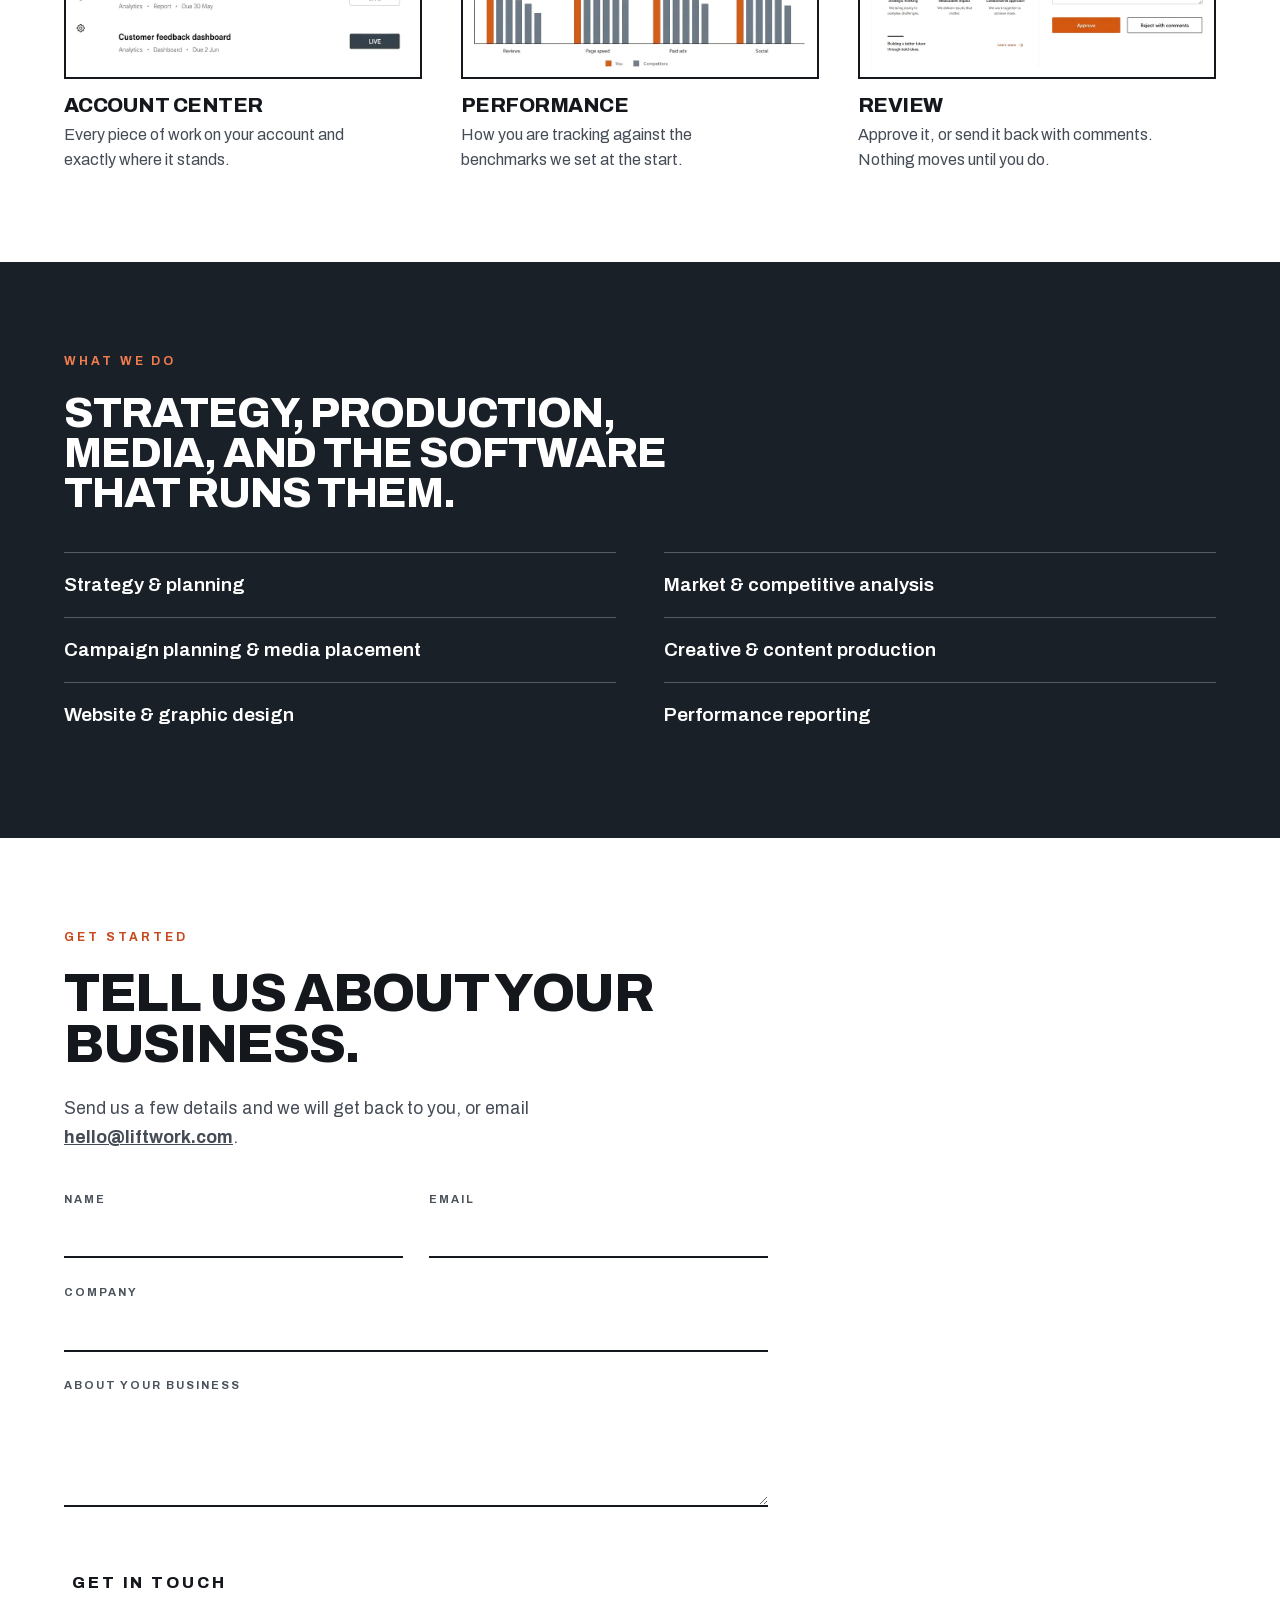
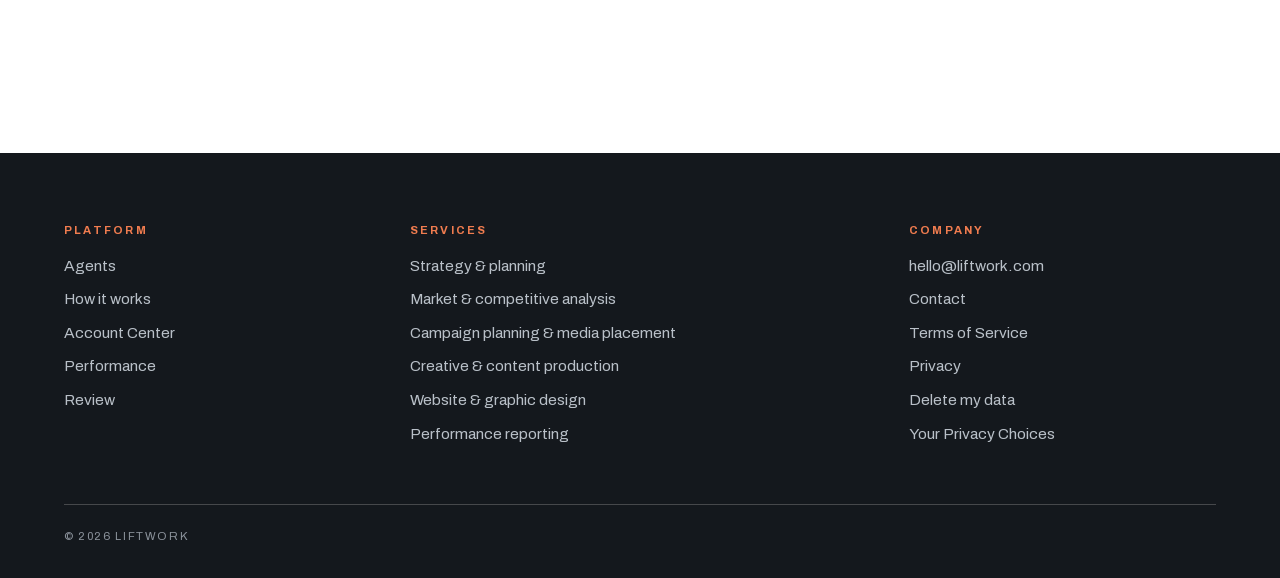
==== commit 4137d979: "Sync copy updates Co-Authored-By: Claude Fable 5 <noreply@anthropic.com>" ====
--- a/index.html
+++ b/index.html
@@ -391,7 +391,7 @@
     <div class="hero-copy">
       <span class="kicker">Plan the work. Work the plan.</span>
       <h1 class="display-xl">Advertising that outworks <br class="br-lg">your competition.</h1>
-      <p class="lede">AI-native advertising agency for brands across paid and programmatic platforms.</p>
+      <p class="lede">From market intelligence to live campaigns, one system to win your market.</p>
     </div>
 
     <div class="plate">
@@ -429,7 +429,7 @@
   <section id="how" class="panel-dark poster">
     <div class="wrap">
       <span class="kicker">The work, in order</span>
-      <h2 class="display-m" style="margin-block:1.3rem 1.6rem">Measure. Position. Build. Close.</h2>
+      <h2 class="display-m" style="margin-block:1.3rem 1.6rem">Measure. Position. Build. Activate.</h2>
       <p class="body">Every account moves through four stages: research, planning, production, and activation. Nothing goes live without your sign-off.</p>
 
       <ol class="steps">
@@ -496,7 +496,7 @@
           <div class="step">
             <span class="step-num">04</span>
             <div>
-              <h3>Close</h3>
+              <h3>Activate</h3>
               <p>We traffic the approved work, activate it, monitor delivery, and report against the benchmarks.</p>
             </div>
             <div class="step-mark">
